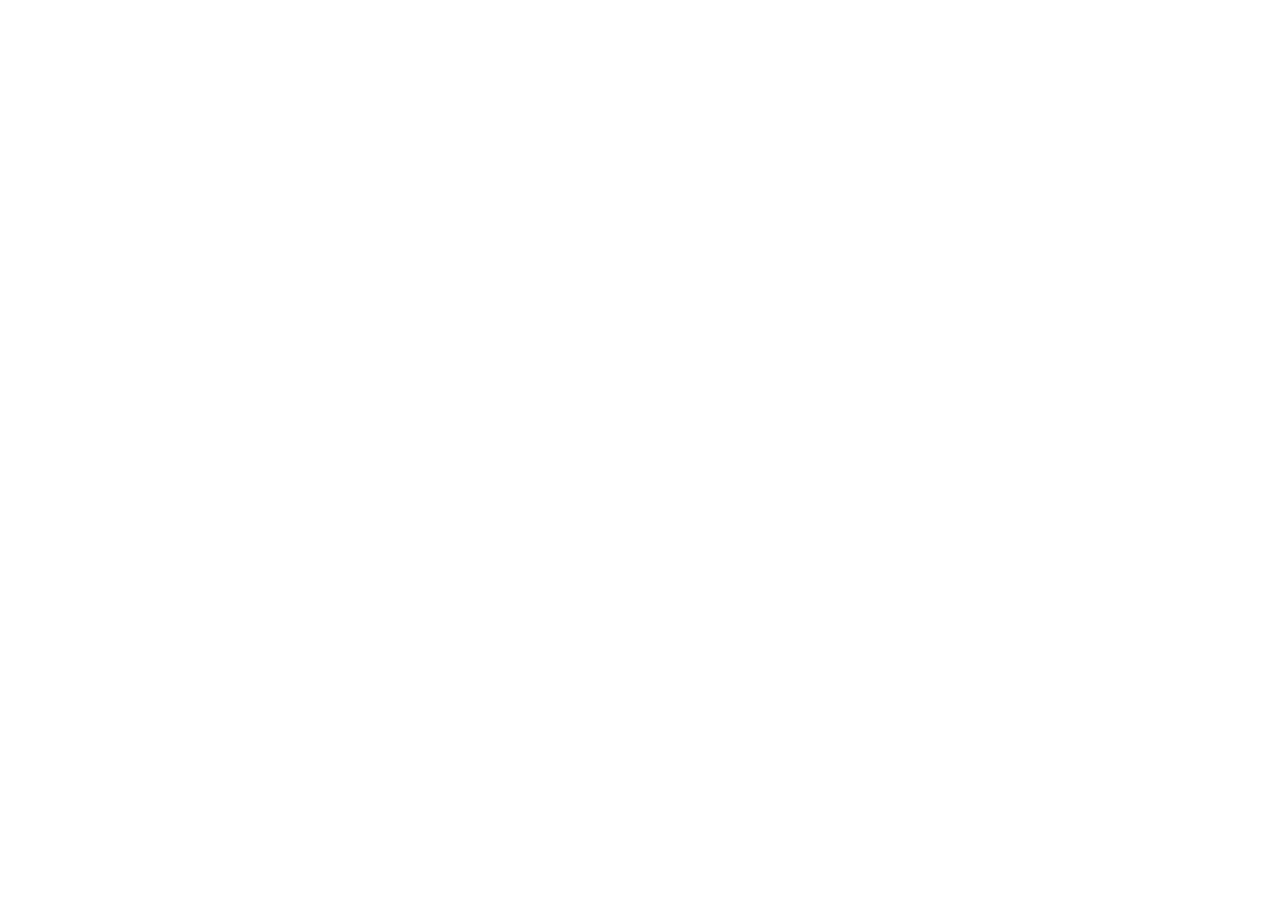
==== index.html @ 2d7843cc "init" ====
<!DOCTYPE html>
<html lang="zh-CN">
<head>
  <meta charset="UTF-8" />
  <meta name="viewport" content="width=device-width, initial-scale=1.0" />
  <title>正在跳转...</title>

  <!-- 备用跳转方式 -->
  <meta http-equiv="refresh" content="0;url=https://pay.ldxp.cn/shop/HIHBD2RA" />
</head>
<body>
  <script>
    window.location.href = "https://pay.ldxp.cn/shop/HIHBD2RA";
  </script>

  <p>正在跳转，如果没有自动跳转，请点击：</p>
  <a href="https://pay.ldxp.cn/shop/HIHBD2RA">立即前往</a>
</body>
</html>
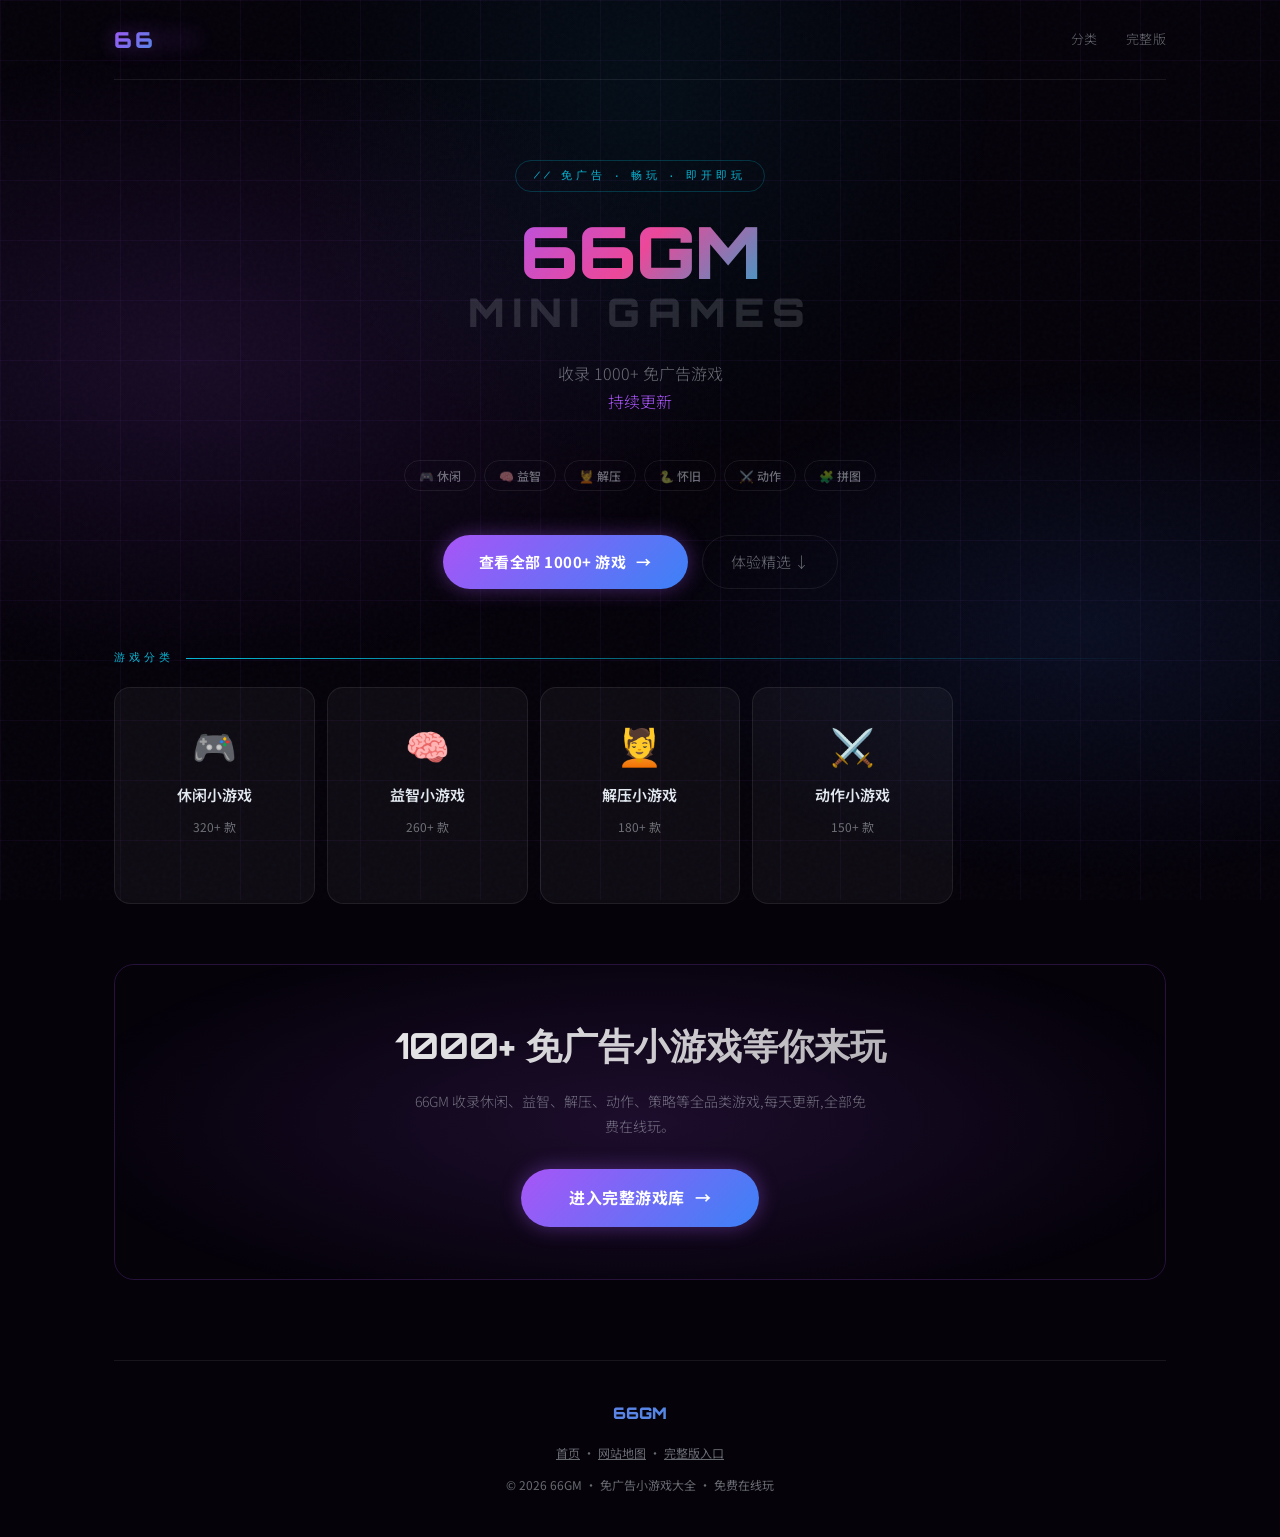
==== commit af1f3496: "更新游戏主页" ====
--- a/index.html
+++ b/index.html
@@ -3,17 +3,501 @@
 <head>
   <meta charset="UTF-8" />
   <meta name="viewport" content="width=device-width, initial-scale=1.0" />
-  <title>正在跳转...</title>
-
-  <!-- 备用跳转方式 -->
-  <meta http-equiv="refresh" content="0;url=https://pay.ldxp.cn/shop/HIHBD2RA" />
+  <title>66GM · 免广告小游戏 | 在线畅玩</title>
+  <meta name="description" content="66GM 免广告小游戏大全,2026最新免广告游戏合集。" />
+  <meta name="keywords" content="免广告游戏畅玩,2026免广告游戏,手机小游戏,66GM,松弛熊游戏" />
+  <meta name="robots" content="index,follow" />
+  <link rel="canonical" href="https://66gm.cc/" />
+  <link ref="icon" href="./favicon.ico" />
+
+  <link rel="preconnect" href="https://fonts.googleapis.com" />
+  <link href="https://fonts.googleapis.com/css2?family=Orbitron:wght@400;700;900&family=Noto+Sans+SC:wght@300;400;500;700&display=swap" rel="stylesheet" />
+
+  <script type="application/ld+json">
+  {
+    "@context": "https://schema.org",
+    "@type": "WebSite",
+    "name": "66GM",
+    "url": "https://66gm.cc/",
+    "description": "免广告精选游戏。",
+    "potentialAction": {
+      "@type": "SearchAction",
+      "target": "https://66gm.cc/search?q={search_term_string}",
+      "query-input": "required name=search_term_string"
+    }
+  }
+  </script>
+
+  <style>
+    *,*::before,*::after{box-sizing:border-box;margin:0;padding:0}
+
+    :root{
+      --bg:       #05020a;
+      --surface:  rgba(255,255,255,0.04);
+      --border:   rgba(255,255,255,0.08);
+      --neon-p:   #a855f7;
+      --neon-b:   #3b82f6;
+      --neon-c:   #06b6d4;
+      --neon-pink:#ec4899;
+      --text:     #e2e8f0;
+      --muted:    rgba(226,232,240,0.45);
+      --glow-p:   0 0 20px rgba(168,85,247,0.4);
+      --glow-b:   0 0 20px rgba(59,130,246,0.4);
+      --glow-c:   0 0 20px rgba(6,182,212,0.4);
+    }
+
+    html{scroll-behavior:smooth;scrollbar-width:thin;scrollbar-color:var(--neon-p) var(--bg)}
+    ::-webkit-scrollbar{width:4px}
+    ::-webkit-scrollbar-track{background:var(--bg)}
+    ::-webkit-scrollbar-thumb{background:var(--neon-p);border-radius:2px}
+
+    body{
+      font-family:'Noto Sans SC',sans-serif;
+      background:var(--bg);
+      color:var(--text);
+      min-height:100vh;
+      overflow-x:hidden;
+      line-height:1.6;
+    }
+
+    /* ── Background ── */
+    .bg-grid{
+      position:fixed;inset:0;z-index:0;pointer-events:none;
+      background-image:
+        linear-gradient(rgba(168,85,247,0.06) 1px,transparent 1px),
+        linear-gradient(90deg,rgba(168,85,247,0.06) 1px,transparent 1px);
+      background-size:60px 60px;
+    }
+    .bg-glow{
+      position:fixed;inset:0;z-index:0;pointer-events:none;
+      background:
+        radial-gradient(ellipse 60% 50% at 15% 40%,rgba(168,85,247,0.12) 0%,transparent 70%),
+        radial-gradient(ellipse 50% 40% at 85% 70%,rgba(59,130,246,0.10) 0%,transparent 70%),
+        radial-gradient(ellipse 40% 60% at 50% 10%,rgba(6,182,212,0.07) 0%,transparent 70%);
+    }
+
+    /* ── Noise overlay ── */
+    .noise{
+      position:fixed;inset:0;z-index:1;pointer-events:none;opacity:0.025;
+      background-image:url("data:image/svg+xml,%3Csvg viewBox='0 0 256 256' xmlns='http://www.w3.org/2000/svg'%3E%3Cfilter id='n'%3E%3CfeTurbulence type='fractalNoise' baseFrequency='0.9' numOctaves='4' stitchTiles='stitch'/%3E%3C/filter%3E%3Crect width='100%25' height='100%25' filter='url(%23n)'/%3E%3C/svg%3E");
+    }
+
+    .wrapper{position:relative;z-index:2;max-width:1100px;margin:0 auto;padding:0 24px}
+
+    /* ── Nav ── */
+    nav{
+      display:flex;align-items:center;justify-content:space-between;
+      padding:22px 0;
+      border-bottom:1px solid var(--border);
+    }
+    .logo{
+      font-family:'Orbitron',monospace;
+      font-size:22px;font-weight:900;
+      background:linear-gradient(135deg,var(--neon-p),var(--neon-c));
+      -webkit-background-clip:text;-webkit-text-fill-color:transparent;
+      background-clip:text;
+      text-shadow:var(--glow-p);
+      letter-spacing:3px;
+    }
+    .logo span{opacity:.6}
+    .nav-links{display:flex;gap:28px;font-size:13px}
+    .nav-links a{
+      color:var(--muted);text-decoration:none;transition:color .2s;
+      font-weight:300;letter-spacing:.5px;
+    }
+    .nav-links a:hover{color:var(--text)}
+
+    /* ── Hero ── */
+    .hero{
+      padding:80px 0 60px;
+      display:flex;flex-direction:column;align-items:center;text-align:center;
+    }
+    .hero-eyebrow{
+      font-family:'Orbitron',monospace;
+      font-size:11px;letter-spacing:4px;text-transform:uppercase;
+      color:var(--neon-c);
+      margin-bottom:20px;
+      padding:6px 18px;
+      border:1px solid rgba(6,182,212,0.25);
+      border-radius:100px;
+      animation:pulse-border 3s ease-in-out infinite;
+    }
+    @keyframes pulse-border{
+      0%,100%{border-color:rgba(6,182,212,0.25);box-shadow:0 0 0 rgba(6,182,212,0)}
+      50%{border-color:rgba(6,182,212,0.55);box-shadow:0 0 14px rgba(6,182,212,0.15)}
+    }
+    .hero-title{
+      font-family:'Orbitron',monospace;
+      font-size:clamp(38px,7vw,72px);
+      font-weight:900;
+      line-height:1.1;
+      margin-bottom:24px;
+      letter-spacing:-1px;
+    }
+    .hero-title .line1{
+      display:block;
+      background:linear-gradient(135deg,#a855f7 0%,#ec4899 50%,#06b6d4 100%);
+      -webkit-background-clip:text;-webkit-text-fill-color:transparent;
+      background-clip:text;
+    }
+    .hero-title .line2{
+      display:block;
+      color:rgba(226,232,240,0.15);
+      font-size:.55em;
+      letter-spacing:8px;
+    }
+    .hero-sub{
+      font-size:16px;color:var(--muted);font-weight:300;
+      max-width:500px;margin-bottom:44px;
+      line-height:1.8;
+    }
+    .hero-sub em{font-style:normal;color:var(--neon-p)}
+
+    /* ── Tags ── */
+    .hero-tags{display:flex;flex-wrap:wrap;gap:8px;justify-content:center;margin-bottom:44px}
+    .tag{
+      font-size:12px;font-weight:500;
+      padding:5px 14px;border-radius:100px;
+      border:1px solid var(--border);
+      color:var(--muted);
+      transition:all .2s;
+    }
+    .tag:hover{
+      border-color:var(--neon-p);
+      color:var(--neon-p);
+      box-shadow:var(--glow-p);
+    }
+
+    /* ── CTA Button ── */
+    .cta-group{display:flex;gap:14px;flex-wrap:wrap;justify-content:center}
+    .btn-primary{
+      display:inline-flex;align-items:center;gap:10px;
+      padding:14px 36px;border-radius:100px;
+      background:linear-gradient(135deg,var(--neon-p),var(--neon-b));
+      color:#fff;font-weight:700;font-size:15px;
+      text-decoration:none;
+      box-shadow:var(--glow-p);
+      transition:all .25s;
+      letter-spacing:.5px;
+      border:none;cursor:pointer;
+    }
+    .btn-primary:hover{
+      transform:translateY(-2px) scale(1.02);
+      box-shadow:0 0 40px rgba(168,85,247,0.5),var(--glow-p);
+      text-decoration:none;color:#fff;
+    }
+    .btn-primary .arrow{transition:transform .2s}
+    .btn-primary:hover .arrow{transform:translateX(4px)}
+
+    .btn-ghost{
+      display:inline-flex;align-items:center;gap:8px;
+      padding:14px 28px;border-radius:100px;
+      background:transparent;
+      border:1px solid var(--border);
+      color:var(--muted);font-size:15px;font-weight:300;
+      text-decoration:none;transition:all .2s;
+    }
+    .btn-ghost:hover{
+      border-color:rgba(255,255,255,0.25);
+      color:var(--text);
+      text-decoration:none;
+    }
+
+    /* ── Categories ── */
+    .section-label{
+      font-family:'Orbitron',monospace;
+      font-size:11px;letter-spacing:4px;text-transform:uppercase;
+      color:var(--neon-c);margin-bottom:20px;
+      display:flex;align-items:center;gap:12px;
+    }
+    .section-label::after{
+      content:'';flex:1;height:1px;
+      background:linear-gradient(90deg,var(--neon-c),transparent);
+    }
+
+    .cat-grid{
+      display:grid;
+      grid-template-columns:repeat(auto-fill,minmax(200px,1fr));
+      gap:12px;
+      margin-bottom:60px;
+    }
+    .cat-card{
+      position:relative;
+      background:var(--surface);
+      border:1px solid var(--border);
+      border-radius:16px;
+      padding:28px 20px;
+      text-decoration:none;
+      display:flex;flex-direction:column;align-items:center;
+      gap:10px;
+      overflow:hidden;
+      transition:all .3s;
+      cursor:pointer;
+    }
+    .cat-card::before{
+      content:'';position:absolute;inset:0;
+      background:linear-gradient(135deg,var(--c1,.6,.15),var(--c2,.6,.05));
+      opacity:0;transition:opacity .3s;
+    }
+    .cat-card:hover{
+      border-color:var(--c,var(--neon-p));
+      transform:translateY(-4px);
+      box-shadow:0 8px 32px rgba(0,0,0,0.4),0 0 20px var(--glow,var(--glow-p));
+      text-decoration:none;
+    }
+    .cat-card:hover::before{opacity:1}
+    .cat-card:nth-child(1){--c:#a855f7;--c1:168,85,247;--c2:59,130,246;--glow:var(--glow-p)}
+    .cat-card:nth-child(2){--c:#06b6d4;--c1:6,182,212;--c2:6,182,212;--glow:var(--glow-c)}
+    .cat-card:nth-child(3){--c:#ec4899;--c1:236,72,153;--c2:168,85,247;--glow:0 0 20px rgba(236,72,153,0.4)}
+    .cat-card:nth-child(4){--c:#3b82f6;--c1:59,130,246;--c2:6,182,212;--glow:var(--glow-b)}
+    .cat-icon{font-size:36px;position:relative;z-index:1}
+    .cat-name{
+      font-weight:600;font-size:15px;
+      color:var(--text);position:relative;z-index:1;
+    }
+    .cat-count{
+      font-size:12px;color:var(--muted);position:relative;z-index:1;
+    }
+    .cat-arrow{
+      font-size:18px;opacity:0;transform:translateX(-6px);
+      transition:all .2s;color:var(--c,var(--neon-p));
+      position:relative;z-index:1;
+    }
+    .cat-card:hover .cat-arrow{opacity:1;transform:translateX(0)}
+
+    /* ── Game Feature Card ── */
+    .game-section{margin-bottom:80px}
+    .game-card{
+      background:var(--surface);
+      border:1px solid var(--border);
+      border-radius:24px;
+      overflow:hidden;
+      display:grid;
+      grid-template-columns:1fr 1fr;
+      min-height:380px;
+    }
+    @media(max-width:700px){
+      .game-card{grid-template-columns:1fr}
+    }
+    .game-visual{
+      background:linear-gradient(135deg,rgba(168,85,247,0.25),rgba(6,182,212,0.15));
+      display:flex;align-items:center;justify-content:center;
+      flex-direction:column;gap:20px;
+      padding:48px 32px;
+      position:relative;overflow:hidden;
+    }
+    .game-visual::before{
+      content:'';position:absolute;
+      width:280px;height:280px;border-radius:50%;
+      background:radial-gradient(circle,rgba(168,85,247,0.3),transparent 70%);
+      top:50%;left:50%;transform:translate(-50%,-50%);
+      animation:float 6s ease-in-out infinite;
+    }
+    @keyframes float{
+      0%,100%{transform:translate(-50%,-50%) scale(1)}
+      50%{transform:translate(-50%,-55%) scale(1.05)}
+    }
+    .game-icon{
+      font-size:100px;position:relative;z-index:1;
+      filter:drop-shadow(0 0 20px rgba(168,85,247,0.6));
+      animation:float 6s ease-in-out infinite;
+    }
+    .game-badge{
+      font-family:'Orbitron',monospace;
+      font-size:10px;letter-spacing:3px;text-transform:uppercase;
+      color:var(--neon-c);
+      padding:5px 14px;border:1px solid rgba(6,182,212,0.3);
+      border-radius:100px;
+      position:relative;z-index:1;
+    }
+    .game-info{
+      padding:48px 40px;
+      display:flex;flex-direction:column;justify-content:center;gap:16px;
+    }
+    .game-title{
+      font-family:'Orbitron',monospace;
+      font-size:26px;font-weight:700;
+      background:linear-gradient(135deg,#fff,rgba(255,255,255,0.7));
+      -webkit-background-clip:text;-webkit-text-fill-color:transparent;
+      background-clip:text;
+    }
+    .game-desc{font-size:14px;color:var(--muted);line-height:1.8;font-weight:300}
+    .game-meta{
+      display:flex;gap:20px;font-size:12px;color:var(--muted)
+    }
+    .game-meta span{display:flex;align-items:center;gap:5px}
+    .game-tags{display:flex;flex-wrap:wrap;gap:6px}
+    .game-tags .tag{font-size:11px;padding:4px 10px}
+
+    /* ── CTA Banner ── */
+    .cta-banner{
+      margin-bottom:80px;
+      border-radius:20px;
+      padding:52px 40px;
+      text-align:center;
+      position:relative;overflow:hidden;
+      border:1px solid rgba(168,85,247,0.2);
+    }
+    .cta-banner::before{
+      content:'';position:absolute;inset:0;
+      background:
+        radial-gradient(ellipse 70% 80% at 50% 50%,rgba(168,85,247,0.15),transparent 80%);
+    }
+    .cta-banner-title{
+      font-family:'Orbitron',monospace;
+      font-size:clamp(22px,4vw,36px);
+      font-weight:700;
+      background:linear-gradient(135deg,#fff,rgba(255,255,255,0.6));
+      -webkit-background-clip:text;-webkit-text-fill-color:transparent;
+      background-clip:text;
+      margin-bottom:14px;position:relative;
+    }
+    .cta-banner-sub{
+      font-size:14px;color:var(--muted);margin-bottom:30px;
+      max-width:460px;margin-left:auto;margin-right:auto;position:relative;
+      font-weight:300;line-height:1.8;
+    }
+    .cta-banner .btn-primary{
+      position:relative;
+      padding:16px 48px;font-size:16px;
+    }
+
+    /* ── Why Section ── */
+    .why-section{margin-bottom:80px}
+    .why-grid{
+      display:grid;
+      grid-template-columns:repeat(auto-fill,minmax(240px,1fr));
+      gap:16px;
+    }
+    .why-card{
+      background:var(--surface);
+      border:1px solid var(--border);
+      border-radius:16px;
+      padding:28px 24px;
+    }
+    .why-icon{font-size:28px;margin-bottom:12px}
+    .why-title{font-size:15px;font-weight:600;margin-bottom:8px}
+    .why-desc{font-size:13px;color:var(--muted);font-weight:300;line-height:1.7}
+
+    /* ── Footer ── */
+    footer{
+      border-top:1px solid var(--border);
+      padding:40px 0;
+      text-align:center;
+    }
+    .footer-logo{
+      font-family:'Orbitron',monospace;
+      font-size:16px;font-weight:900;
+      background:linear-gradient(135deg,var(--neon-p),var(--neon-c));
+      -webkit-background-clip:text;-webkit-text-fill-color:transparent;
+      background-clip:text;
+      margin-bottom:14px;
+    }
+    footer p{font-size:12px;color:var(--muted);line-height:2}
+    footer a{color:var(--muted);transition:color .2s}
+    footer a:hover{color:var(--neon-p)}
+  </style>
 </head>
 <body>
-  <script>
-    window.location.href = "https://pay.ldxp.cn/shop/HIHBD2RA";
-  </script>
-
-  <p>正在跳转，如果没有自动跳转，请点击：</p>
-  <a href="https://pay.ldxp.cn/shop/HIHBD2RA">立即前往</a>
+
+<div class="bg-grid"></div>
+<div class="bg-glow"></div>
+<div class="noise"></div>
+
+<div class="wrapper">
+
+  <nav>
+    <div class="logo">66<span>GM</span></div>
+    <div class="nav-links">
+      <a href="#categories">分类</a>
+      <a href="https://pay.ldxp.cn/shop/HIHBD2RA" rel="nofollow noopener" target="_blank">完整版</a>
+    </div>
+  </nav>
+
+  <!-- ── Hero ── -->
+  <section class="hero">
+    <div class="hero-eyebrow">// 免广告 · 畅玩 · 即开即玩</div>
+    <h1 class="hero-title">
+      <span class="line1">66GM</span>
+      <span class="line2">MINI GAMES</span>
+    </h1>
+    <p class="hero-sub">
+      收录 1000+ 免广告游戏<br/>
+      <em>持续更新</em> 
+    </p>
+    <div class="hero-tags">
+      <span class="tag">🎮 休闲</span>
+      <span class="tag">🧠 益智</span>
+      <span class="tag">💆 解压</span>
+      <span class="tag">🐍 怀旧</span>
+      <span class="tag">⚔️ 动作</span>
+      <span class="tag">🧩 拼图</span>
+    </div>
+    <div class="cta-group">
+      <a class="btn-primary" href="https://pay.ldxp.cn/shop/HIHBD2RA" rel="nofollow noopener" target="_blank">
+        查看全部 1000+ 游戏
+        <span class="arrow">→</span>
+      </a>
+      <a class="btn-ghost" href="#categories">
+        体验精选 ↓
+      </a>
+    </div>
+  </section>
+
+  <!-- ── Categories ── -->
+  <section id="categories">
+    <div class="section-label">游戏分类</div>
+    <div class="cat-grid">
+      <a class="cat-card" href="https://pay.ldxp.cn/shop/HIHBD2RA" rel="nofollow noopener" target="_blank">
+        <div class="cat-icon">🎮</div>
+        <div class="cat-name">休闲小游戏</div>
+        <div class="cat-count">320+ 款</div>
+        <div class="cat-arrow">→</div>
+      </a>
+      <a class="cat-card" href="https://pay.ldxp.cn/shop/HIHBD2RA" rel="nofollow noopener" target="_blank">
+        <div class="cat-icon">🧠</div>
+        <div class="cat-name">益智小游戏</div>
+        <div class="cat-count">260+ 款</div>
+        <div class="cat-arrow">→</div>
+      </a>
+      <a class="cat-card" href="https://pay.ldxp.cn/shop/HIHBD2RA" rel="nofollow noopener" target="_blank">
+        <div class="cat-icon">💆</div>
+        <div class="cat-name">解压小游戏</div>
+        <div class="cat-count">180+ 款</div>
+        <div class="cat-arrow">→</div>
+      </a>
+      <a class="cat-card" href="https://pay.ldxp.cn/shop/HIHBD2RA" rel="nofollow noopener" target="_blank">
+        <div class="cat-icon">⚔️</div>
+        <div class="cat-name">动作小游戏</div>
+        <div class="cat-count">150+ 款</div>
+        <div class="cat-arrow">→</div>
+      </a>
+    </div>
+  </section>
+
+  <!-- ── CTA Banner ── -->
+  <div class="cta-banner">
+    <div class="cta-banner-title">1000+ 免广告小游戏等你来玩</div>
+    <p class="cta-banner-sub">
+      66GM 收录休闲、益智、解压、动作、策略等全品类游戏,每天更新,全部免费在线玩。
+    </p>
+    <a class="btn-primary" href="https://pay.ldxp.cn/shop/HIHBD2RA" rel="nofollow noopener" target="_blank">
+      进入完整游戏库
+      <span class="arrow">→</span>
+    </a>
+  </div>
+
+  <footer>
+    <div class="footer-logo">66GM</div>
+    <p>
+      <a href="/">首页</a> ·
+      <a href="sitemap.xml">网站地图</a> ·
+      <a href="https://pay.ldxp.cn/shop/HIHBD2RA" rel="nofollow" target="_blank">完整版入口</a>
+    </p>
+    <p style="margin-top:8px">© 2026 66GM · 免广告小游戏大全 · 免费在线玩</p>
+  </footer>
+
+</div>
+
 </body>
-</html>+</html>
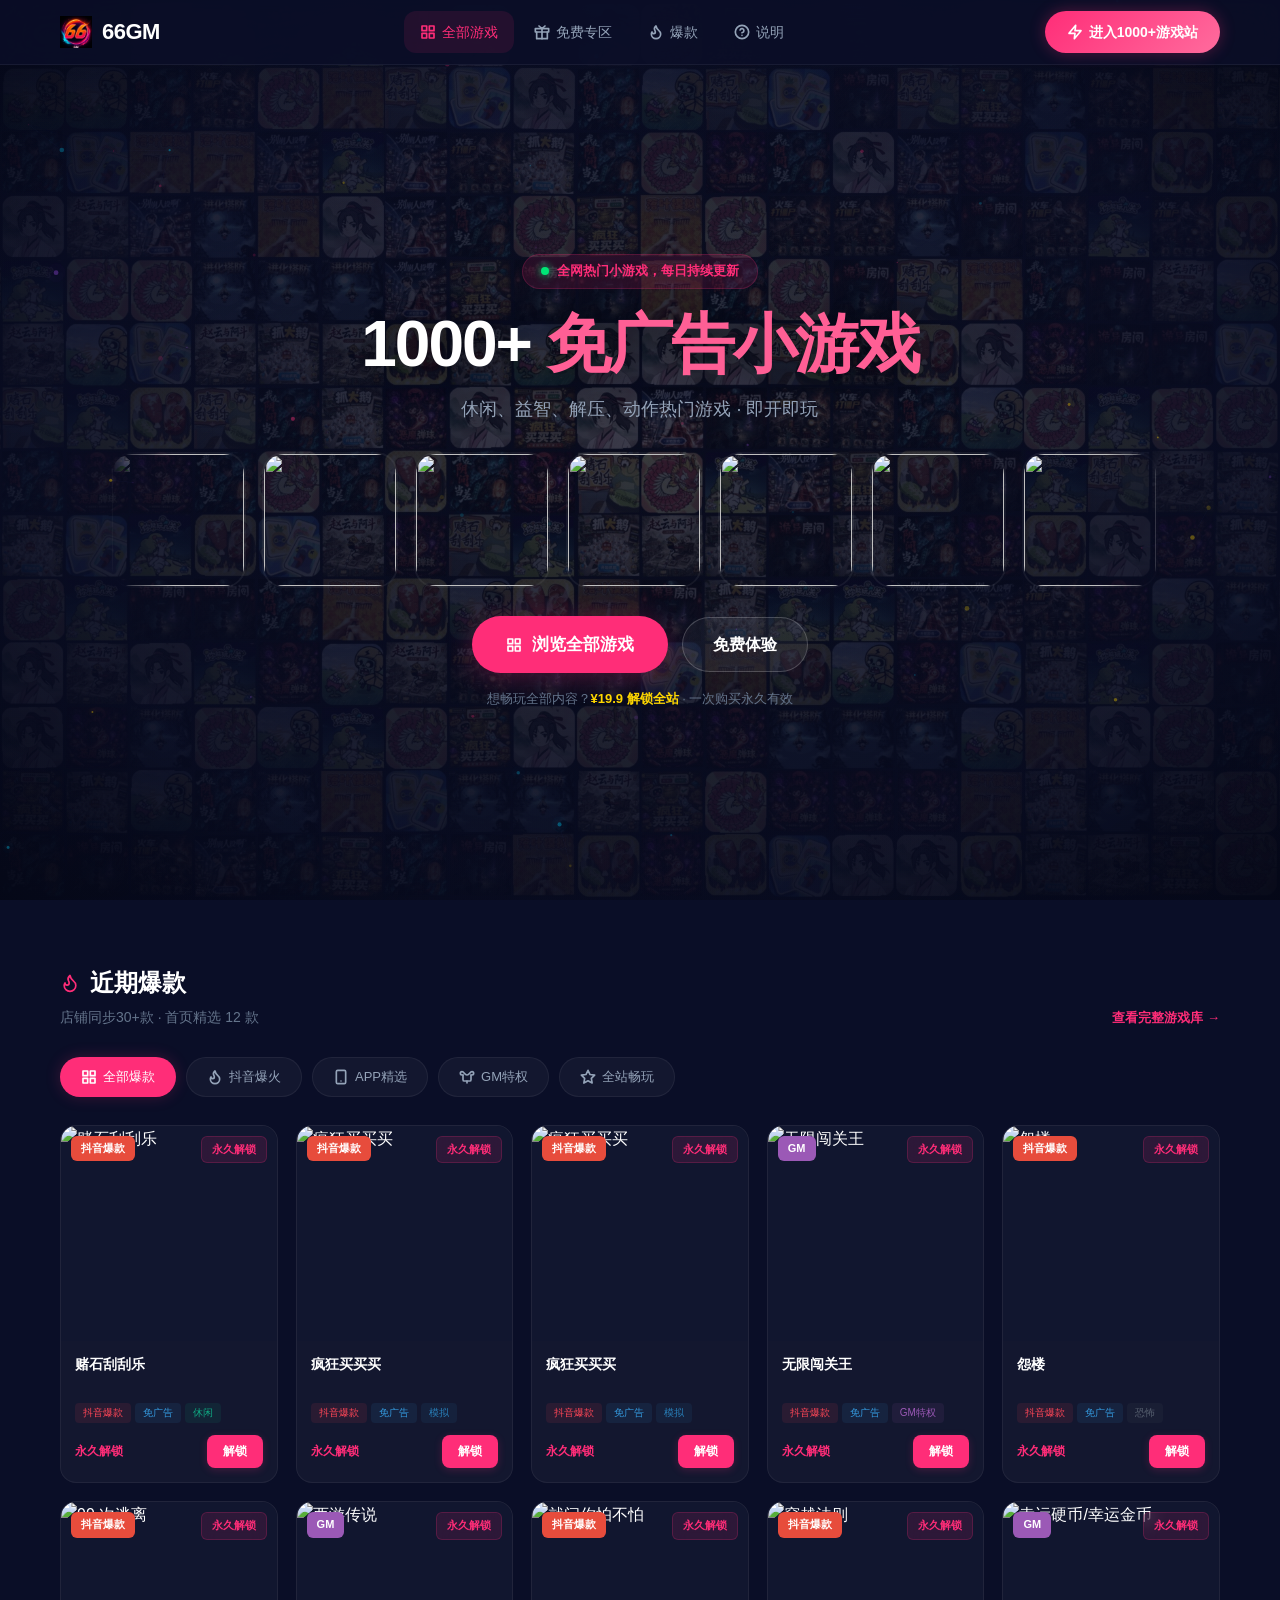
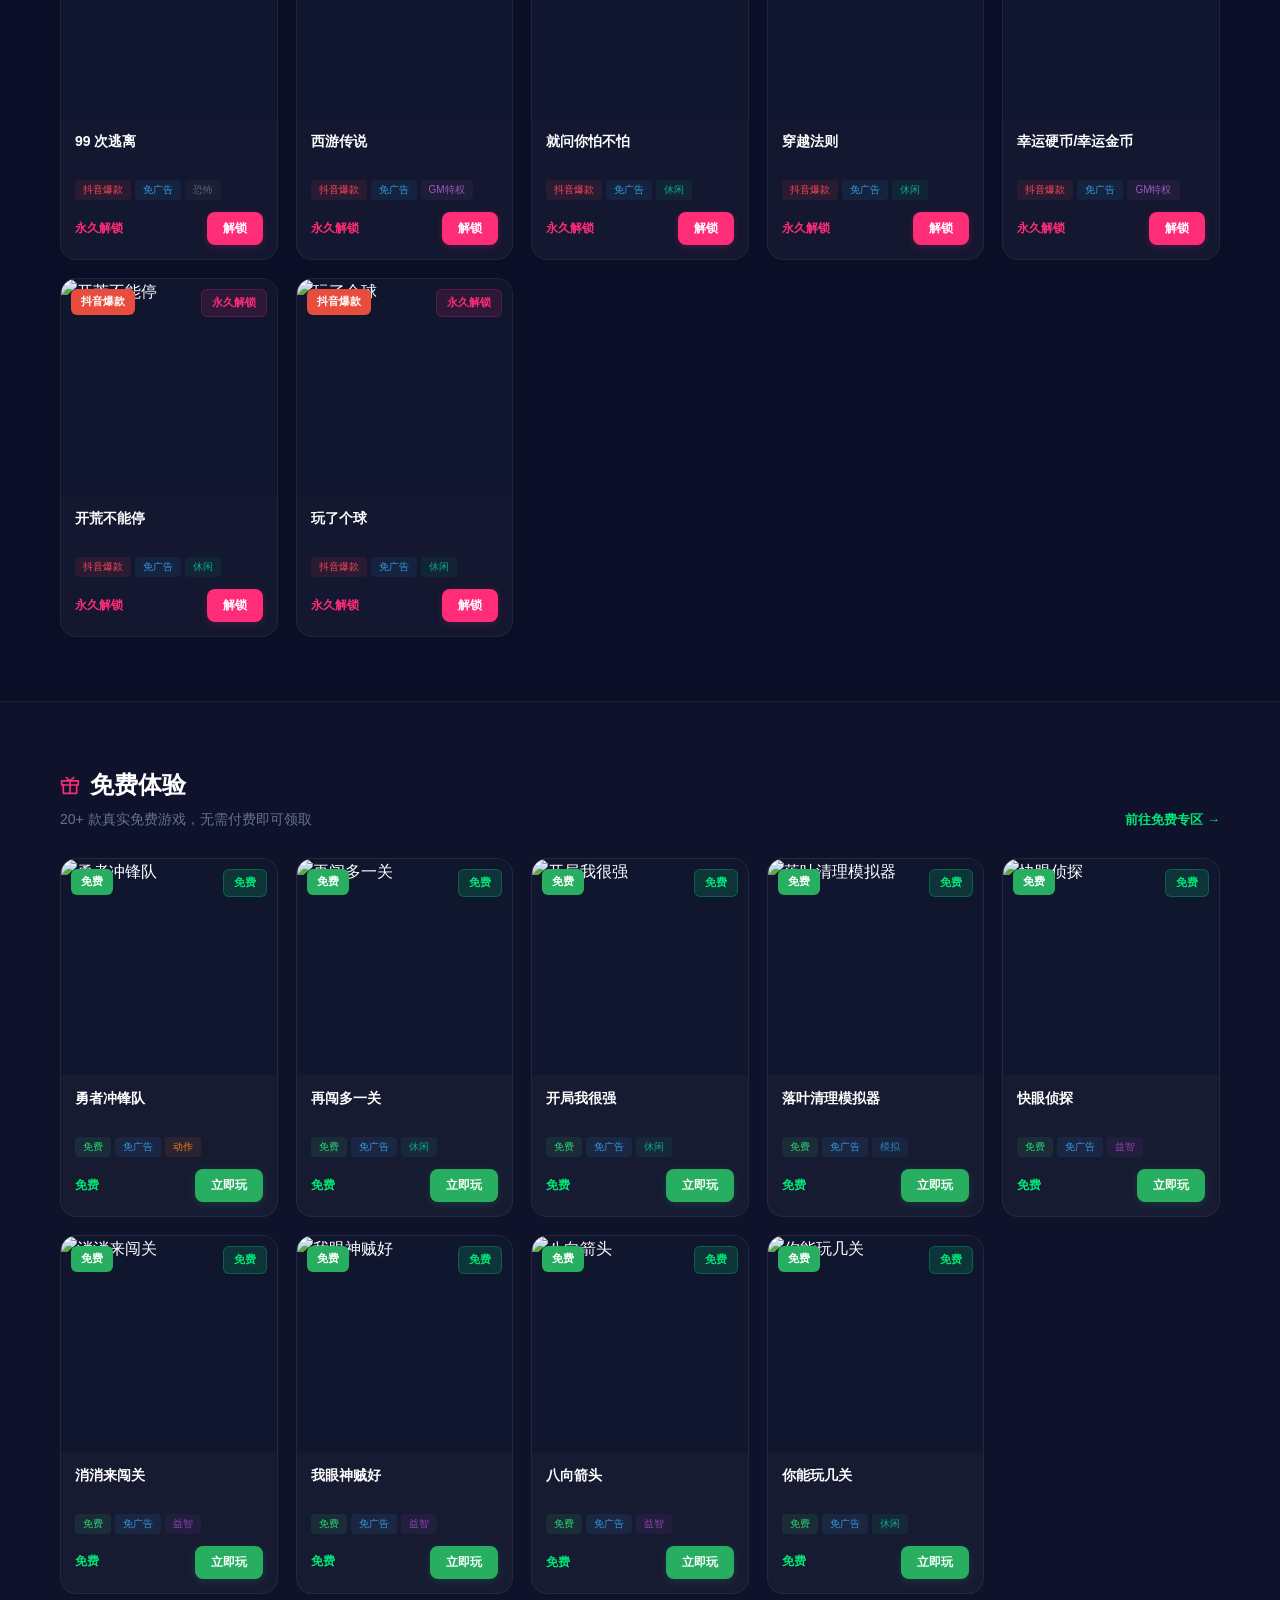
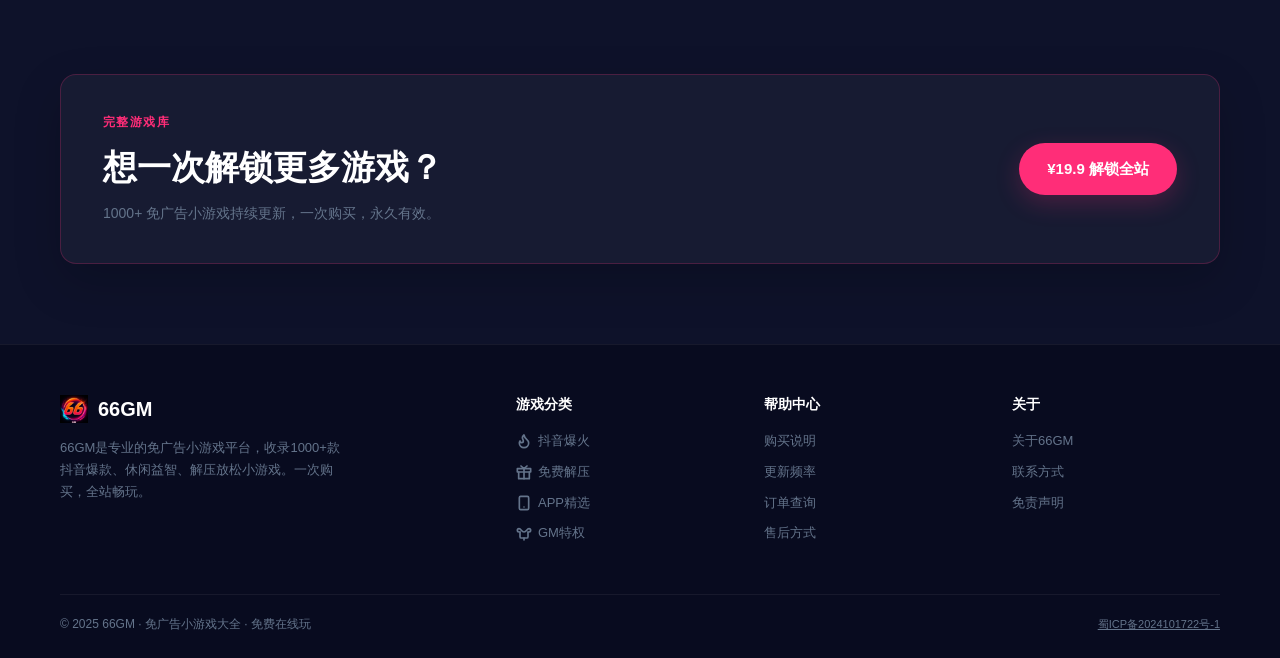
==== commit ff7c3848: "feat: 界面重构" ====
--- a/index.html
+++ b/index.html
@@ -1,503 +1,202 @@
 <!DOCTYPE html>
 <html lang="zh-CN">
 <head>
-  <meta charset="UTF-8" />
-  <meta name="viewport" content="width=device-width, initial-scale=1.0" />
-  <title>66GM · 免广告小游戏 | 在线畅玩</title>
-  <meta name="description" content="66GM 免广告小游戏大全,2026最新免广告游戏合集。" />
-  <meta name="keywords" content="免广告游戏畅玩,2026免广告游戏,手机小游戏,66GM,松弛熊游戏" />
-  <meta name="robots" content="index,follow" />
-  <link rel="canonical" href="https://66gm.cc/" />
-  <link ref="icon" href="./favicon.ico" />
-
-  <link rel="preconnect" href="https://fonts.googleapis.com" />
-  <link href="https://fonts.googleapis.com/css2?family=Orbitron:wght@400;700;900&family=Noto+Sans+SC:wght@300;400;500;700&display=swap" rel="stylesheet" />
-
-  <script type="application/ld+json">
-  {
-    "@context": "https://schema.org",
-    "@type": "WebSite",
-    "name": "66GM",
-    "url": "https://66gm.cc/",
-    "description": "免广告精选游戏。",
-    "potentialAction": {
-      "@type": "SearchAction",
-      "target": "https://66gm.cc/search?q={search_term_string}",
-      "query-input": "required name=search_term_string"
-    }
-  }
-  </script>
-
-  <style>
-    *,*::before,*::after{box-sizing:border-box;margin:0;padding:0}
-
-    :root{
-      --bg:       #05020a;
-      --surface:  rgba(255,255,255,0.04);
-      --border:   rgba(255,255,255,0.08);
-      --neon-p:   #a855f7;
-      --neon-b:   #3b82f6;
-      --neon-c:   #06b6d4;
-      --neon-pink:#ec4899;
-      --text:     #e2e8f0;
-      --muted:    rgba(226,232,240,0.45);
-      --glow-p:   0 0 20px rgba(168,85,247,0.4);
-      --glow-b:   0 0 20px rgba(59,130,246,0.4);
-      --glow-c:   0 0 20px rgba(6,182,212,0.4);
-    }
-
-    html{scroll-behavior:smooth;scrollbar-width:thin;scrollbar-color:var(--neon-p) var(--bg)}
-    ::-webkit-scrollbar{width:4px}
-    ::-webkit-scrollbar-track{background:var(--bg)}
-    ::-webkit-scrollbar-thumb{background:var(--neon-p);border-radius:2px}
-
-    body{
-      font-family:'Noto Sans SC',sans-serif;
-      background:var(--bg);
-      color:var(--text);
-      min-height:100vh;
-      overflow-x:hidden;
-      line-height:1.6;
-    }
-
-    /* ── Background ── */
-    .bg-grid{
-      position:fixed;inset:0;z-index:0;pointer-events:none;
-      background-image:
-        linear-gradient(rgba(168,85,247,0.06) 1px,transparent 1px),
-        linear-gradient(90deg,rgba(168,85,247,0.06) 1px,transparent 1px);
-      background-size:60px 60px;
-    }
-    .bg-glow{
-      position:fixed;inset:0;z-index:0;pointer-events:none;
-      background:
-        radial-gradient(ellipse 60% 50% at 15% 40%,rgba(168,85,247,0.12) 0%,transparent 70%),
-        radial-gradient(ellipse 50% 40% at 85% 70%,rgba(59,130,246,0.10) 0%,transparent 70%),
-        radial-gradient(ellipse 40% 60% at 50% 10%,rgba(6,182,212,0.07) 0%,transparent 70%);
-    }
-
-    /* ── Noise overlay ── */
-    .noise{
-      position:fixed;inset:0;z-index:1;pointer-events:none;opacity:0.025;
-      background-image:url("data:image/svg+xml,%3Csvg viewBox='0 0 256 256' xmlns='http://www.w3.org/2000/svg'%3E%3Cfilter id='n'%3E%3CfeTurbulence type='fractalNoise' baseFrequency='0.9' numOctaves='4' stitchTiles='stitch'/%3E%3C/filter%3E%3Crect width='100%25' height='100%25' filter='url(%23n)'/%3E%3C/svg%3E");
-    }
-
-    .wrapper{position:relative;z-index:2;max-width:1100px;margin:0 auto;padding:0 24px}
-
-    /* ── Nav ── */
-    nav{
-      display:flex;align-items:center;justify-content:space-between;
-      padding:22px 0;
-      border-bottom:1px solid var(--border);
-    }
-    .logo{
-      font-family:'Orbitron',monospace;
-      font-size:22px;font-weight:900;
-      background:linear-gradient(135deg,var(--neon-p),var(--neon-c));
-      -webkit-background-clip:text;-webkit-text-fill-color:transparent;
-      background-clip:text;
-      text-shadow:var(--glow-p);
-      letter-spacing:3px;
-    }
-    .logo span{opacity:.6}
-    .nav-links{display:flex;gap:28px;font-size:13px}
-    .nav-links a{
-      color:var(--muted);text-decoration:none;transition:color .2s;
-      font-weight:300;letter-spacing:.5px;
-    }
-    .nav-links a:hover{color:var(--text)}
-
-    /* ── Hero ── */
-    .hero{
-      padding:80px 0 60px;
-      display:flex;flex-direction:column;align-items:center;text-align:center;
-    }
-    .hero-eyebrow{
-      font-family:'Orbitron',monospace;
-      font-size:11px;letter-spacing:4px;text-transform:uppercase;
-      color:var(--neon-c);
-      margin-bottom:20px;
-      padding:6px 18px;
-      border:1px solid rgba(6,182,212,0.25);
-      border-radius:100px;
-      animation:pulse-border 3s ease-in-out infinite;
-    }
-    @keyframes pulse-border{
-      0%,100%{border-color:rgba(6,182,212,0.25);box-shadow:0 0 0 rgba(6,182,212,0)}
-      50%{border-color:rgba(6,182,212,0.55);box-shadow:0 0 14px rgba(6,182,212,0.15)}
-    }
-    .hero-title{
-      font-family:'Orbitron',monospace;
-      font-size:clamp(38px,7vw,72px);
-      font-weight:900;
-      line-height:1.1;
-      margin-bottom:24px;
-      letter-spacing:-1px;
-    }
-    .hero-title .line1{
-      display:block;
-      background:linear-gradient(135deg,#a855f7 0%,#ec4899 50%,#06b6d4 100%);
-      -webkit-background-clip:text;-webkit-text-fill-color:transparent;
-      background-clip:text;
-    }
-    .hero-title .line2{
-      display:block;
-      color:rgba(226,232,240,0.15);
-      font-size:.55em;
-      letter-spacing:8px;
-    }
-    .hero-sub{
-      font-size:16px;color:var(--muted);font-weight:300;
-      max-width:500px;margin-bottom:44px;
-      line-height:1.8;
-    }
-    .hero-sub em{font-style:normal;color:var(--neon-p)}
-
-    /* ── Tags ── */
-    .hero-tags{display:flex;flex-wrap:wrap;gap:8px;justify-content:center;margin-bottom:44px}
-    .tag{
-      font-size:12px;font-weight:500;
-      padding:5px 14px;border-radius:100px;
-      border:1px solid var(--border);
-      color:var(--muted);
-      transition:all .2s;
-    }
-    .tag:hover{
-      border-color:var(--neon-p);
-      color:var(--neon-p);
-      box-shadow:var(--glow-p);
-    }
-
-    /* ── CTA Button ── */
-    .cta-group{display:flex;gap:14px;flex-wrap:wrap;justify-content:center}
-    .btn-primary{
-      display:inline-flex;align-items:center;gap:10px;
-      padding:14px 36px;border-radius:100px;
-      background:linear-gradient(135deg,var(--neon-p),var(--neon-b));
-      color:#fff;font-weight:700;font-size:15px;
-      text-decoration:none;
-      box-shadow:var(--glow-p);
-      transition:all .25s;
-      letter-spacing:.5px;
-      border:none;cursor:pointer;
-    }
-    .btn-primary:hover{
-      transform:translateY(-2px) scale(1.02);
-      box-shadow:0 0 40px rgba(168,85,247,0.5),var(--glow-p);
-      text-decoration:none;color:#fff;
-    }
-    .btn-primary .arrow{transition:transform .2s}
-    .btn-primary:hover .arrow{transform:translateX(4px)}
-
-    .btn-ghost{
-      display:inline-flex;align-items:center;gap:8px;
-      padding:14px 28px;border-radius:100px;
-      background:transparent;
-      border:1px solid var(--border);
-      color:var(--muted);font-size:15px;font-weight:300;
-      text-decoration:none;transition:all .2s;
-    }
-    .btn-ghost:hover{
-      border-color:rgba(255,255,255,0.25);
-      color:var(--text);
-      text-decoration:none;
-    }
-
-    /* ── Categories ── */
-    .section-label{
-      font-family:'Orbitron',monospace;
-      font-size:11px;letter-spacing:4px;text-transform:uppercase;
-      color:var(--neon-c);margin-bottom:20px;
-      display:flex;align-items:center;gap:12px;
-    }
-    .section-label::after{
-      content:'';flex:1;height:1px;
-      background:linear-gradient(90deg,var(--neon-c),transparent);
-    }
-
-    .cat-grid{
-      display:grid;
-      grid-template-columns:repeat(auto-fill,minmax(200px,1fr));
-      gap:12px;
-      margin-bottom:60px;
-    }
-    .cat-card{
-      position:relative;
-      background:var(--surface);
-      border:1px solid var(--border);
-      border-radius:16px;
-      padding:28px 20px;
-      text-decoration:none;
-      display:flex;flex-direction:column;align-items:center;
-      gap:10px;
-      overflow:hidden;
-      transition:all .3s;
-      cursor:pointer;
-    }
-    .cat-card::before{
-      content:'';position:absolute;inset:0;
-      background:linear-gradient(135deg,var(--c1,.6,.15),var(--c2,.6,.05));
-      opacity:0;transition:opacity .3s;
-    }
-    .cat-card:hover{
-      border-color:var(--c,var(--neon-p));
-      transform:translateY(-4px);
-      box-shadow:0 8px 32px rgba(0,0,0,0.4),0 0 20px var(--glow,var(--glow-p));
-      text-decoration:none;
-    }
-    .cat-card:hover::before{opacity:1}
-    .cat-card:nth-child(1){--c:#a855f7;--c1:168,85,247;--c2:59,130,246;--glow:var(--glow-p)}
-    .cat-card:nth-child(2){--c:#06b6d4;--c1:6,182,212;--c2:6,182,212;--glow:var(--glow-c)}
-    .cat-card:nth-child(3){--c:#ec4899;--c1:236,72,153;--c2:168,85,247;--glow:0 0 20px rgba(236,72,153,0.4)}
-    .cat-card:nth-child(4){--c:#3b82f6;--c1:59,130,246;--c2:6,182,212;--glow:var(--glow-b)}
-    .cat-icon{font-size:36px;position:relative;z-index:1}
-    .cat-name{
-      font-weight:600;font-size:15px;
-      color:var(--text);position:relative;z-index:1;
-    }
-    .cat-count{
-      font-size:12px;color:var(--muted);position:relative;z-index:1;
-    }
-    .cat-arrow{
-      font-size:18px;opacity:0;transform:translateX(-6px);
-      transition:all .2s;color:var(--c,var(--neon-p));
-      position:relative;z-index:1;
-    }
-    .cat-card:hover .cat-arrow{opacity:1;transform:translateX(0)}
-
-    /* ── Game Feature Card ── */
-    .game-section{margin-bottom:80px}
-    .game-card{
-      background:var(--surface);
-      border:1px solid var(--border);
-      border-radius:24px;
-      overflow:hidden;
-      display:grid;
-      grid-template-columns:1fr 1fr;
-      min-height:380px;
-    }
-    @media(max-width:700px){
-      .game-card{grid-template-columns:1fr}
-    }
-    .game-visual{
-      background:linear-gradient(135deg,rgba(168,85,247,0.25),rgba(6,182,212,0.15));
-      display:flex;align-items:center;justify-content:center;
-      flex-direction:column;gap:20px;
-      padding:48px 32px;
-      position:relative;overflow:hidden;
-    }
-    .game-visual::before{
-      content:'';position:absolute;
-      width:280px;height:280px;border-radius:50%;
-      background:radial-gradient(circle,rgba(168,85,247,0.3),transparent 70%);
-      top:50%;left:50%;transform:translate(-50%,-50%);
-      animation:float 6s ease-in-out infinite;
-    }
-    @keyframes float{
-      0%,100%{transform:translate(-50%,-50%) scale(1)}
-      50%{transform:translate(-50%,-55%) scale(1.05)}
-    }
-    .game-icon{
-      font-size:100px;position:relative;z-index:1;
-      filter:drop-shadow(0 0 20px rgba(168,85,247,0.6));
-      animation:float 6s ease-in-out infinite;
-    }
-    .game-badge{
-      font-family:'Orbitron',monospace;
-      font-size:10px;letter-spacing:3px;text-transform:uppercase;
-      color:var(--neon-c);
-      padding:5px 14px;border:1px solid rgba(6,182,212,0.3);
-      border-radius:100px;
-      position:relative;z-index:1;
-    }
-    .game-info{
-      padding:48px 40px;
-      display:flex;flex-direction:column;justify-content:center;gap:16px;
-    }
-    .game-title{
-      font-family:'Orbitron',monospace;
-      font-size:26px;font-weight:700;
-      background:linear-gradient(135deg,#fff,rgba(255,255,255,0.7));
-      -webkit-background-clip:text;-webkit-text-fill-color:transparent;
-      background-clip:text;
-    }
-    .game-desc{font-size:14px;color:var(--muted);line-height:1.8;font-weight:300}
-    .game-meta{
-      display:flex;gap:20px;font-size:12px;color:var(--muted)
-    }
-    .game-meta span{display:flex;align-items:center;gap:5px}
-    .game-tags{display:flex;flex-wrap:wrap;gap:6px}
-    .game-tags .tag{font-size:11px;padding:4px 10px}
-
-    /* ── CTA Banner ── */
-    .cta-banner{
-      margin-bottom:80px;
-      border-radius:20px;
-      padding:52px 40px;
-      text-align:center;
-      position:relative;overflow:hidden;
-      border:1px solid rgba(168,85,247,0.2);
-    }
-    .cta-banner::before{
-      content:'';position:absolute;inset:0;
-      background:
-        radial-gradient(ellipse 70% 80% at 50% 50%,rgba(168,85,247,0.15),transparent 80%);
-    }
-    .cta-banner-title{
-      font-family:'Orbitron',monospace;
-      font-size:clamp(22px,4vw,36px);
-      font-weight:700;
-      background:linear-gradient(135deg,#fff,rgba(255,255,255,0.6));
-      -webkit-background-clip:text;-webkit-text-fill-color:transparent;
-      background-clip:text;
-      margin-bottom:14px;position:relative;
-    }
-    .cta-banner-sub{
-      font-size:14px;color:var(--muted);margin-bottom:30px;
-      max-width:460px;margin-left:auto;margin-right:auto;position:relative;
-      font-weight:300;line-height:1.8;
-    }
-    .cta-banner .btn-primary{
-      position:relative;
-      padding:16px 48px;font-size:16px;
-    }
-
-    /* ── Why Section ── */
-    .why-section{margin-bottom:80px}
-    .why-grid{
-      display:grid;
-      grid-template-columns:repeat(auto-fill,minmax(240px,1fr));
-      gap:16px;
-    }
-    .why-card{
-      background:var(--surface);
-      border:1px solid var(--border);
-      border-radius:16px;
-      padding:28px 24px;
-    }
-    .why-icon{font-size:28px;margin-bottom:12px}
-    .why-title{font-size:15px;font-weight:600;margin-bottom:8px}
-    .why-desc{font-size:13px;color:var(--muted);font-weight:300;line-height:1.7}
-
-    /* ── Footer ── */
-    footer{
-      border-top:1px solid var(--border);
-      padding:40px 0;
-      text-align:center;
-    }
-    .footer-logo{
-      font-family:'Orbitron',monospace;
-      font-size:16px;font-weight:900;
-      background:linear-gradient(135deg,var(--neon-p),var(--neon-c));
-      -webkit-background-clip:text;-webkit-text-fill-color:transparent;
-      background-clip:text;
-      margin-bottom:14px;
-    }
-    footer p{font-size:12px;color:var(--muted);line-height:2}
-    footer a{color:var(--muted);transition:color .2s}
-    footer a:hover{color:var(--neon-p)}
-  </style>
+  <meta charset="UTF-8">
+  <meta name="viewport" content="width=device-width, initial-scale=1.0">
+  <title>66GM - 免广告小游戏大全 | 1000+游戏畅玩</title>
+  <meta name="description" content="66GM收录1000+免广告小游戏，抖音爆款、休闲益智、解压放松，一次购买全站畅玩">
+  <link rel="stylesheet" href="css/style.css">
+  <link rel="icon" href="images/logo-icon.png">
 </head>
 <body>
-
-<div class="bg-grid"></div>
-<div class="bg-glow"></div>
-<div class="noise"></div>
-
-<div class="wrapper">
-
-  <nav>
-    <div class="logo">66<span>GM</span></div>
-    <div class="nav-links">
-      <a href="#categories">分类</a>
-      <a href="https://pay.ldxp.cn/shop/HIHBD2RA" rel="nofollow noopener" target="_blank">完整版</a>
+  <!-- Navigation -->
+  <nav class="navbar" id="navbar">
+    <div class="nav-container">
+      <a href="index.html" class="nav-logo">
+        <img src="images/logo-icon.png" alt="66GM" class="logo-img">
+        <span>66GM</span>
+      </a>
+      <ul class="nav-links">
+        <li><a href="#games" class="active">
+          <svg class="icon-sm" viewBox="0 0 24 24" fill="none" stroke="currentColor" stroke-width="2.5" stroke-linecap="round" stroke-linejoin="round"><rect x="3" y="3" width="7" height="7"/><rect x="14" y="3" width="7" height="7"/><rect x="3" y="14" width="7" height="7"/><rect x="14" y="14" width="7" height="7"/></svg>全部游戏</a></li>
+        <li><a href="#free-section">
+          <svg class="icon-sm" viewBox="0 0 24 24" fill="none" stroke="currentColor" stroke-width="2.5" stroke-linecap="round" stroke-linejoin="round"><polyline points="20 12 20 22 4 22 4 12"/><rect x="2" y="7" width="20" height="5"/><line x1="12" y1="22" x2="12" y2="7"/><path d="M12 7 7.5 3 12 7l4.5-4"/></svg>免费专区</a></li>
+        <li><a href="#games">
+          <svg class="icon-sm" viewBox="0 0 24 24" fill="none" stroke="currentColor" stroke-width="2.5" stroke-linecap="round" stroke-linejoin="round"><path d="M8.5 14.5A2.5 2.5 0 0 0 11 12c0-1.38-.5-2-1-3-1.072-2.143-.224-4.054 2-6 .5 2.5 2 4.9 4 6.5 2 1.6 3 3.5 3 5.5a7 7 0 1 1-14 0c0-1.153.433-2.294 1-3a2.5 2.5 0 0 0 2.5 2.5z"/></svg>爆款</a></li>
+        <li><a href="#footer">
+          <svg class="icon-sm" viewBox="0 0 24 24" fill="none" stroke="currentColor" stroke-width="2.5" stroke-linecap="round" stroke-linejoin="round"><circle cx="12" cy="12" r="10"/><path d="M9.09 9a3 3 0 0 1 5.83 1c0 2-3 3-3 3"/><line x1="12" y1="17" x2="12.01" y2="17"/></svg>说明</a></li>
+      </ul>
+      <a href="https://pay.ldxp.cn/shop/HIHBD2RA" target="_blank" class="nav-cta">
+        <svg class="icon-sm" viewBox="0 0 24 24" fill="none" stroke="currentColor" stroke-width="2.5" stroke-linecap="round" stroke-linejoin="round"><polygon points="13 2 3 14 12 14 11 22 21 10 12 10 13 2"/></svg>进入1000+游戏站
+      </a>
+      <button class="mobile-menu-btn" onclick="toggleMobileMenu()">
+        <svg class="icon-lg" viewBox="0 0 24 24" fill="none" stroke="currentColor" stroke-width="2" stroke-linecap="round" stroke-linejoin="round"><line x1="3" y1="6" x2="21" y2="6"/><line x1="3" y1="12" x2="21" y2="12"/><line x1="3" y1="18" x2="21" y2="18"/></svg>
+      </button>
     </div>
   </nav>
 
-  <!-- ── Hero ── -->
+  <!-- Mobile Menu -->
+  <div class="mobile-menu" id="mobileMenu">
+    <a href="#games" onclick="toggleMobileMenu()">
+      <svg class="icon" viewBox="0 0 24 24" fill="none" stroke="currentColor" stroke-width="2" stroke-linecap="round" stroke-linejoin="round"><rect x="3" y="3" width="7" height="7"/><rect x="14" y="3" width="7" height="7"/><rect x="3" y="14" width="7" height="7"/><rect x="14" y="14" width="7" height="7"/></svg>全部游戏
+    </a>
+    <a href="#free-section" onclick="toggleMobileMenu()">
+      <svg class="icon" viewBox="0 0 24 24" fill="none" stroke="currentColor" stroke-width="2" stroke-linecap="round" stroke-linejoin="round"><polyline points="20 12 20 22 4 22 4 12"/><rect x="2" y="7" width="20" height="5"/><line x1="12" y1="22" x2="12" y2="7"/><path d="M12 7 7.5 3 12 7l4.5-4"/></svg>免费专区
+    </a>
+    <a href="https://pay.ldxp.cn/item/ka5t8p" target="_blank" onclick="toggleMobileMenu()">
+      <svg class="icon" viewBox="0 0 24 24" fill="none" stroke="currentColor" stroke-width="2" stroke-linecap="round" stroke-linejoin="round"><polygon points="13 2 3 14 12 14 11 22 21 10 12 10 13 2"/></svg>立即开通全站畅玩
+    </a>
+    <a href="#footer" onclick="toggleMobileMenu()">
+      <svg class="icon" viewBox="0 0 24 24" fill="none" stroke="currentColor" stroke-width="2" stroke-linecap="round" stroke-linejoin="round"><circle cx="12" cy="12" r="10"/><path d="M9.09 9a3 3 0 0 1 5.83 1c0 2-3 3-3 3"/><line x1="12" y1="17" x2="12.01" y2="17"/></svg>购买说明
+    </a>
+  </div>
+
+  <!-- Hero Section -->
   <section class="hero">
-    <div class="hero-eyebrow">// 免广告 · 畅玩 · 即开即玩</div>
-    <h1 class="hero-title">
-      <span class="line1">66GM</span>
-      <span class="line2">MINI GAMES</span>
-    </h1>
-    <p class="hero-sub">
-      收录 1000+ 免广告游戏<br/>
-      <em>持续更新</em> 
-    </p>
-    <div class="hero-tags">
-      <span class="tag">🎮 休闲</span>
-      <span class="tag">🧠 益智</span>
-      <span class="tag">💆 解压</span>
-      <span class="tag">🐍 怀旧</span>
-      <span class="tag">⚔️ 动作</span>
-      <span class="tag">🧩 拼图</span>
-    </div>
-    <div class="cta-group">
-      <a class="btn-primary" href="https://pay.ldxp.cn/shop/HIHBD2RA" rel="nofollow noopener" target="_blank">
-        查看全部 1000+ 游戏
-        <span class="arrow">→</span>
-      </a>
-      <a class="btn-ghost" href="#categories">
-        体验精选 ↓
-      </a>
-    </div>
-  </section>
-
-  <!-- ── Categories ── -->
-  <section id="categories">
-    <div class="section-label">游戏分类</div>
-    <div class="cat-grid">
-      <a class="cat-card" href="https://pay.ldxp.cn/shop/HIHBD2RA" rel="nofollow noopener" target="_blank">
-        <div class="cat-icon">🎮</div>
-        <div class="cat-name">休闲小游戏</div>
-        <div class="cat-count">320+ 款</div>
-        <div class="cat-arrow">→</div>
-      </a>
-      <a class="cat-card" href="https://pay.ldxp.cn/shop/HIHBD2RA" rel="nofollow noopener" target="_blank">
-        <div class="cat-icon">🧠</div>
-        <div class="cat-name">益智小游戏</div>
-        <div class="cat-count">260+ 款</div>
-        <div class="cat-arrow">→</div>
-      </a>
-      <a class="cat-card" href="https://pay.ldxp.cn/shop/HIHBD2RA" rel="nofollow noopener" target="_blank">
-        <div class="cat-icon">💆</div>
-        <div class="cat-name">解压小游戏</div>
-        <div class="cat-count">180+ 款</div>
-        <div class="cat-arrow">→</div>
-      </a>
-      <a class="cat-card" href="https://pay.ldxp.cn/shop/HIHBD2RA" rel="nofollow noopener" target="_blank">
-        <div class="cat-icon">⚔️</div>
-        <div class="cat-name">动作小游戏</div>
-        <div class="cat-count">150+ 款</div>
-        <div class="cat-arrow">→</div>
-      </a>
-    </div>
-  </section>
-
-  <!-- ── CTA Banner ── -->
-  <div class="cta-banner">
-    <div class="cta-banner-title">1000+ 免广告小游戏等你来玩</div>
-    <p class="cta-banner-sub">
-      66GM 收录休闲、益智、解压、动作、策略等全品类游戏,每天更新,全部免费在线玩。
-    </p>
-    <a class="btn-primary" href="https://pay.ldxp.cn/shop/HIHBD2RA" rel="nofollow noopener" target="_blank">
-      进入完整游戏库
-      <span class="arrow">→</span>
-    </a>
-  </div>
-
-  <footer>
-    <div class="footer-logo">66GM</div>
-    <p>
-      <a href="/">首页</a> ·
-      <a href="sitemap.xml">网站地图</a> ·
-      <a href="https://pay.ldxp.cn/shop/HIHBD2RA" rel="nofollow" target="_blank">完整版入口</a>
-    </p>
-    <p style="margin-top:8px">© 2026 66GM · 免广告小游戏大全 · 免费在线玩</p>
+    <!-- Game wall background -->
+    <img class="hero-bg-img" src="images/hero-bg.jpg" alt="">
+    <div class="hero-overlay"></div>
+    <canvas id="particles-canvas"></canvas>
+
+    <div class="hero-container">
+      <div class="hero-badge">
+        <span class="pulse"></span>
+        全网热门小游戏，每日持续更新
+      </div>
+      <h1 class="hero-title">1000+ <span>免广告小游戏</span></h1>
+      <p class="hero-subtitle">休闲、益智、解压、动作热门游戏 · 即开即玩</p>
+
+      <!-- Game strip -->
+      <div class="hero-gamestrip" aria-label="热门游戏封面">
+        <div class="gamestrip-track" id="gamestripTrack"></div>
+      </div>
+
+      <div class="hero-actions">
+        <a href="https://pay.ldxp.cn/shop/HIHBD2RA" target="_blank" class="hero-cta">
+          <svg class="icon-sm" viewBox="0 0 24 24" fill="none" stroke="currentColor" stroke-width="2.5" stroke-linecap="round" stroke-linejoin="round"><rect x="3" y="3" width="7" height="7"/><rect x="14" y="3" width="7" height="7"/><rect x="3" y="14" width="7" height="7"/><rect x="14" y="14" width="7" height="7"/></svg>
+          浏览全部游戏
+        </a>
+        <a href="#free-section" class="hero-secondary">免费体验</a>
+      </div>
+      <p class="hero-unlock-note">
+        想畅玩全部内容？<a href="https://pay.ldxp.cn/item/ka5t8p" target="_blank" rel="noopener">¥19.9 解锁全站</a> · 一次购买永久有效
+      </p>
+    </div>
+  </section>
+
+  <!-- Games Section -->
+  <section class="games-section" id="games">
+    <div class="section-container">
+      <div class="section-header section-header-row">
+        <div>
+          <h2 class="section-title">
+            <svg class="icon" viewBox="0 0 24 24" fill="none" stroke="currentColor" stroke-width="2" stroke-linecap="round" stroke-linejoin="round"><path d="M8.5 14.5A2.5 2.5 0 0 0 11 12c0-1.38-.5-2-1-3-1.072-2.143-.224-4.054 2-6 .5 2.5 2 4.9 4 6.5 2 1.6 3 3.5 3 5.5a7 7 0 1 1-14 0c0-1.153.433-2.294 1-3a2.5 2.5 0 0 0 2.5 2.5z"/></svg>近期爆款
+          </h2>
+          <p class="section-subtitle" id="gamesCount">正在同步店铺游戏...</p>
+        </div>
+        <a class="section-more" href="https://pay.ldxp.cn/shop/HIHBD2RA" target="_blank" rel="nofollow noopener">查看完整游戏库 →</a>
+      </div>
+
+      <div class="category-pills" id="categoryPills">
+        <button class="category-pill active" data-category="all" onclick="filterCategory('all')">
+          <svg class="icon-sm" viewBox="0 0 24 24" fill="none" stroke="currentColor" stroke-width="2.5" stroke-linecap="round" stroke-linejoin="round"><rect x="3" y="3" width="7" height="7"/><rect x="14" y="3" width="7" height="7"/><rect x="3" y="14" width="7" height="7"/><rect x="14" y="14" width="7" height="7"/></svg>全部爆款
+        </button>
+        <button class="category-pill" data-category="douyin" onclick="filterCategory('douyin')">
+          <svg class="icon-sm" viewBox="0 0 24 24" fill="none" stroke="currentColor" stroke-width="2.5" stroke-linecap="round" stroke-linejoin="round"><path d="M8.5 14.5A2.5 2.5 0 0 0 11 12c0-1.38-.5-2-1-3-1.072-2.143-.224-4.054 2-6 .5 2.5 2 4.9 4 6.5 2 1.6 3 3.5 3 5.5a7 7 0 1 1-14 0c0-1.153.433-2.294 1-3a2.5 2.5 0 0 0 2.5 2.5z"/></svg>抖音爆火
+        </button>
+        <button class="category-pill" data-category="app" onclick="filterCategory('app')">
+          <svg class="icon-sm" viewBox="0 0 24 24" fill="none" stroke="currentColor" stroke-width="2.5" stroke-linecap="round" stroke-linejoin="round"><rect x="5" y="2" width="14" height="20" rx="2" ry="2"/><line x1="12" y1="18" x2="12.01" y2="18"/></svg>APP精选
+        </button>
+        <button class="category-pill" data-category="gm" onclick="filterCategory('gm')">
+          <svg class="icon-sm" viewBox="0 0 24 24" fill="none" stroke="currentColor" stroke-width="2.5" stroke-linecap="round" stroke-linejoin="round"><path d="M6 9H4.5a2.5 2.5 0 0 1 0-5C8 4 8 9 12 9s4-5 7.5-5a2.5 2.5 0 0 1 0 5H18"/><path d="M6 9v7a2 2 0 0 0 2 2h8a2 2 0 0 0 2-2V9"/><path d="M12 18v3"/></svg>GM特权
+        </button>
+        <button class="category-pill" data-category="vip" onclick="filterCategory('vip')">
+          <svg class="icon-sm" viewBox="0 0 24 24" fill="none" stroke="currentColor" stroke-width="2.5" stroke-linecap="round" stroke-linejoin="round"><polygon points="12 2 15.09 8.26 22 9.27 17 14.14 18.18 21.02 12 17.77 5.82 21.02 7 14.14 2 9.27 8.91 8.26 12 2"/></svg>全站畅玩
+        </button>
+      </div>
+
+      <div class="games-grid" id="gamesGrid">
+        <div class="loading"><div class="spinner"></div></div>
+      </div>
+    </div>
+  </section>
+
+  <!-- Free Section -->
+  <section class="free-section" id="free-section">
+    <div class="section-container">
+      <div class="section-header section-header-row">
+        <div>
+          <h2 class="section-title">
+            <svg class="icon" viewBox="0 0 24 24" fill="none" stroke="currentColor" stroke-width="2" stroke-linecap="round" stroke-linejoin="round"><polyline points="20 12 20 22 4 22 4 12"/><rect x="2" y="7" width="20" height="5"/><line x1="12" y1="22" x2="12" y2="7"/><path d="M12 7 7.5 3 12 7l4.5-4"/></svg>免费体验
+          </h2>
+          <p class="section-subtitle">20+ 款真实免费游戏，无需付费即可领取</p>
+        </div>
+        <a class="section-more free" href="https://pay.ldxp.cn/shop/HIHBD2RA" target="_blank" rel="nofollow noopener">前往免费专区 →</a>
+      </div>
+      <div class="games-grid" id="freeGamesGrid"></div>
+    </div>
+  </section>
+
+  <section class="site-cta" aria-label="全站畅玩">
+    <div class="section-container">
+      <div class="site-cta-card">
+        <div>
+          <span class="site-cta-kicker">完整游戏库</span>
+          <h2>想一次解锁更多游戏？</h2>
+          <p>1000+ 免广告小游戏持续更新，一次购买，永久有效。</p>
+        </div>
+        <a href="https://pay.ldxp.cn/item/ka5t8p" target="_blank" rel="nofollow noopener" class="site-cta-button">¥19.9 解锁全站</a>
+      </div>
+    </div>
+  </section>
+
+  <!-- Footer -->
+  <footer class="footer" id="footer">
+    <div class="section-container">
+      <div class="footer-grid">
+        <div class="footer-brand">
+          <div class="footer-logo">
+            <img src="images/logo-icon.png" alt="66GM" class="logo-img-sm">
+            <span>66GM</span>
+          </div>
+          <p class="footer-desc">66GM是专业的免广告小游戏平台，收录1000+款抖音爆款、休闲益智、解压放松小游戏。一次购买，全站畅玩。</p>
+        </div>
+        <div class="footer-column">
+          <h4 class="footer-title">游戏分类</h4>
+          <ul class="footer-links">
+            <li><a href="#" onclick="filterCategory('douyin'); return false;"><svg class="icon-sm" viewBox="0 0 24 24" fill="none" stroke="currentColor" stroke-width="2" stroke-linecap="round" stroke-linejoin="round"><path d="M8.5 14.5A2.5 2.5 0 0 0 11 12c0-1.38-.5-2-1-3-1.072-2.143-.224-4.054 2-6 .5 2.5 2 4.9 4 6.5 2 1.6 3 3.5 3 5.5a7 7 0 1 1-14 0c0-1.153.433-2.294 1-3a2.5 2.5 0 0 0 2.5 2.5z"/></svg>抖音爆火</a></li>
+            <li><a href="#" onclick="filterCategory('free'); return false;"><svg class="icon-sm" viewBox="0 0 24 24" fill="none" stroke="currentColor" stroke-width="2" stroke-linecap="round" stroke-linejoin="round"><polyline points="20 12 20 22 4 22 4 12"/><rect x="2" y="7" width="20" height="5"/><line x1="12" y1="22" x2="12" y2="7"/><path d="M12 7 7.5 3 12 7l4.5-4"/></svg>免费解压</a></li>
+            <li><a href="#" onclick="filterCategory('app'); return false;"><svg class="icon-sm" viewBox="0 0 24 24" fill="none" stroke="currentColor" stroke-width="2" stroke-linecap="round" stroke-linejoin="round"><rect x="5" y="2" width="14" height="20" rx="2" ry="2"/><line x1="12" y1="18" x2="12.01" y2="18"/></svg>APP精选</a></li>
+            <li><a href="#" onclick="filterCategory('gm'); return false;"><svg class="icon-sm" viewBox="0 0 24 24" fill="none" stroke="currentColor" stroke-width="2" stroke-linecap="round" stroke-linejoin="round"><path d="M6 9H4.5a2.5 2.5 0 0 1 0-5C8 4 8 9 12 9s4-5 7.5-5a2.5 2.5 0 0 1 0 5H18"/><path d="M6 9v7a2 2 0 0 0 2 2h8a2 2 0 0 0 2-2V9"/><path d="M12 18v3"/></svg>GM特权</a></li>
+          </ul>
+        </div>
+        <div class="footer-column">
+          <h4 class="footer-title">帮助中心</h4>
+          <ul class="footer-links">
+            <li><a href="#" onclick="showToast('购买后联系客服获取游戏链接'); return false;">购买说明</a></li>
+            <li><a href="#" onclick="showToast('每日更新10-20款新游戏'); return false;">更新频率</a></li>
+            <li><a href="https://pay.ldxp.cn/order" target="_blank">订单查询</a></li>
+            <li><a href="#" onclick="showToast('客服在线：每日10:00-22:00'); return false;">售后方式</a></li>
+          </ul>
+        </div>
+        <div class="footer-column">
+          <h4 class="footer-title">关于</h4>
+          <ul class="footer-links">
+            <li><a href="#" onclick="showToast('66GM - 免广告小游戏大全'); return false;">关于66GM</a></li>
+            <li><a href="#" onclick="showToast('客服QQ：请联系店铺客服'); return false;">联系方式</a></li>
+            <li><a href="#" onclick="showToast('本站所有游戏仅供学习交流'); return false;">免责声明</a></li>
+          </ul>
+        </div>
+      </div>
+      <div class="footer-bottom">
+        <p class="footer-copyright">&copy; 2025 66GM · 免广告小游戏大全 · 免费在线玩</p>
+        <a href="https://beian.miit.gov.cn/" target="_blank" class="footer-icp">蜀ICP备2024101722号-1</a>
+      </div>
+    </div>
   </footer>
 
-</div>
-
+  <div class="toast" id="toast"></div>
+  <script src="data/games.js"></script>
+  <script src="js/app.js"></script>
 </body>
 </html>
--- a/css/style.css
+++ b/css/style.css
@@ -0,0 +1,894 @@
+/* ===== 66GM - Dark Immersive Hero ===== */
+:root {
+  --neon-pink: #ff2d78;
+  --neon-pink-glow: rgba(255,45,120,0.3);
+  --neon-blue: #00d4ff;
+  --neon-green: #00e676;
+  --neon-purple: #a855f7;
+  --gold: #ffd700;
+  --gold-dark: #e6b800;
+  --bg: #0a0e27;
+  --bg-card: rgba(255,255,255,0.04);
+  --bg-card-hover: rgba(255,255,255,0.08);
+  --text: #ffffff;
+  --text-secondary: #94a3b8;
+  --text-muted: #64748b;
+  --border: rgba(255,255,255,0.06);
+  --border-hover: rgba(255,255,255,0.12);
+  --radius: 12px;
+  --radius-lg: 16px;
+}
+
+* { margin: 0; padding: 0; box-sizing: border-box; }
+
+html { scroll-behavior: smooth; }
+
+body {
+  font-family: -apple-system, BlinkMacSystemFont, 'Segoe UI', 'PingFang SC', 'Hiragino Sans GB', 'Microsoft YaHei', sans-serif;
+  background: var(--bg);
+  color: var(--text);
+  line-height: 1.6;
+  -webkit-font-smoothing: antialiased;
+}
+
+/* Icons */
+.icon-sm { width: 16px; height: 16px; stroke-width: 2.5; flex-shrink: 0; }
+.icon-lg { width: 24px; height: 24px; stroke-width: 2; flex-shrink: 0; }
+.icon { width: 20px; height: 20px; stroke-width: 2; flex-shrink: 0; }
+
+/* ===== Navbar ===== */
+.navbar {
+  position: fixed;
+  top: 0; left: 0; right: 0;
+  z-index: 1000;
+  background: rgba(10,14,39,0.9);
+  backdrop-filter: blur(20px);
+  border-bottom: 1px solid var(--border);
+}
+
+.nav-container {
+  max-width: 1200px;
+  margin: 0 auto;
+  padding: 0 20px;
+  display: flex;
+  align-items: center;
+  justify-content: space-between;
+  height: 64px;
+}
+
+.nav-logo {
+  display: flex;
+  align-items: center;
+  gap: 10px;
+  font-size: 22px;
+  font-weight: 900;
+  color: var(--text);
+  text-decoration: none;
+  letter-spacing: -0.5px;
+}
+
+.logo-img { width: 32px; height: 32px; object-fit: contain; }
+
+.nav-links {
+  display: flex;
+  align-items: center;
+  gap: 4px;
+  list-style: none;
+}
+
+.nav-links a {
+  color: var(--text-secondary);
+  text-decoration: none;
+  padding: 10px 16px;
+  border-radius: var(--radius);
+  font-size: 14px;
+  font-weight: 500;
+  transition: all 0.2s;
+  display: flex;
+  align-items: center;
+  gap: 6px;
+}
+
+.nav-links a:hover { color: var(--text); background: var(--bg-card-hover); }
+.nav-links a.active { color: var(--neon-pink); background: rgba(255,45,120,0.1); }
+
+.nav-cta {
+  background: linear-gradient(135deg, var(--neon-pink), #ff6b9d);
+  color: #fff;
+  padding: 10px 22px;
+  border-radius: 100px;
+  font-size: 14px;
+  font-weight: 700;
+  display: flex;
+  align-items: center;
+  gap: 6px;
+  transition: all 0.2s;
+  box-shadow: 0 0 16px rgba(255,45,120,0.3);
+  text-decoration: none;
+}
+
+.nav-cta:hover {
+  box-shadow: 0 0 30px rgba(255,45,120,0.5);
+  transform: translateY(-1px);
+}
+
+.mobile-menu-btn {
+  display: none;
+  background: none;
+  border: none;
+  cursor: pointer;
+  padding: 4px;
+  color: var(--text);
+}
+
+/* ===== Hero Section ===== */
+.hero {
+  position: relative;
+  min-height: 100vh;
+  display: flex;
+  flex-direction: column;
+  align-items: center;
+  justify-content: center;
+  text-align: center;
+  overflow: hidden;
+  padding-top: 64px;
+}
+
+.hero-bg-img {
+  position: absolute;
+  inset: 0;
+  width: 100%;
+  height: 100%;
+  object-fit: cover;
+  filter: brightness(0.62) saturate(0.7) contrast(0.95);
+  z-index: 0;
+}
+
+.hero-overlay {
+  position: absolute;
+  inset: 0;
+  background:
+    linear-gradient(180deg, rgba(5,8,24,0.18) 0%, rgba(5,8,24,0.42) 100%),
+    radial-gradient(ellipse at center, rgba(10,14,39,0.5) 0%, rgba(10,14,39,0.84) 68%, rgba(5,8,24,0.96) 100%);
+  z-index: 1;
+}
+
+#particles-canvas {
+  position: absolute;
+  inset: 0;
+  pointer-events: none;
+  z-index: 2;
+}
+
+.hero-container {
+  position: relative;
+  z-index: 3;
+  width: 100%;
+  max-width: 1100px;
+  padding: 32px 20px;
+  display: flex;
+  flex-direction: column;
+  align-items: center;
+}
+
+.hero-badge {
+  display: inline-flex;
+  align-items: center;
+  gap: 8px;
+  background: rgba(255,45,120,0.12);
+  border: 1px solid rgba(255,45,120,0.2);
+  color: var(--neon-pink);
+  padding: 6px 18px;
+  border-radius: 100px;
+  font-size: 13px;
+  font-weight: 600;
+  margin-bottom: 20px;
+}
+
+.hero-badge .pulse {
+  width: 8px; height: 8px;
+  background: var(--neon-green);
+  border-radius: 50%;
+  animation: pulse 2s infinite;
+  box-shadow: 0 0 8px var(--neon-green);
+}
+
+@keyframes pulse {
+  0%, 100% { opacity: 1; }
+  50% { opacity: 0.4; }
+}
+
+.hero-title {
+  font-size: clamp(44px, 6vw, 64px);
+  font-weight: 900;
+  line-height: 1.1;
+  margin-bottom: 16px;
+  letter-spacing: -2px;
+  text-shadow: 0 4px 30px rgba(0,0,0,0.5);
+}
+
+.hero-title span {
+  color: #ff5f95;
+}
+
+.hero-subtitle {
+  font-size: 18px;
+  color: var(--text-secondary);
+  margin-bottom: 28px;
+}
+
+.hero-price {
+  display: flex;
+  align-items: baseline;
+  gap: 12px;
+  margin-bottom: 32px;
+}
+
+.price-current {
+  font-size: 48px;
+  font-weight: 900;
+  background: linear-gradient(135deg, var(--neon-pink), #ff6b9d);
+  -webkit-background-clip: text;
+  -webkit-text-fill-color: transparent;
+  background-clip: text;
+}
+
+.price-original {
+  font-size: 24px;
+  color: var(--text-muted);
+  text-decoration: line-through;
+}
+
+/* Hero Features */
+.hero-features {
+  display: flex;
+  gap: 32px;
+  margin-bottom: 36px;
+  flex-wrap: wrap;
+  justify-content: center;
+}
+
+.hero-feature {
+  display: flex;
+  flex-direction: column;
+  align-items: center;
+  gap: 8px;
+}
+
+.feature-icon {
+  width: 56px;
+  height: 56px;
+  border-radius: 16px;
+  display: flex;
+  align-items: center;
+  justify-content: center;
+  background: var(--bg-card);
+  border: 1px solid var(--border);
+  color: var(--neon-pink);
+  transition: all 0.3s;
+}
+
+.feature-icon:hover {
+  border-color: var(--neon-pink);
+  box-shadow: 0 0 20px rgba(255,45,120,0.2);
+}
+
+.feature-title {
+  font-size: 14px;
+  font-weight: 700;
+}
+
+.feature-desc {
+  font-size: 12px;
+  color: var(--text-muted);
+}
+
+/* Hero CTA */
+.hero-actions {
+  display: flex;
+  align-items: center;
+  justify-content: center;
+  gap: 14px;
+  margin-top: 28px;
+}
+
+.hero-cta {
+  display: inline-flex;
+  align-items: center;
+  gap: 10px;
+  background: var(--neon-pink);
+  color: #fff;
+  padding: 15px 34px;
+  border-radius: 100px;
+  font-size: 17px;
+  font-weight: 800;
+  text-decoration: none;
+  box-shadow: 0 4px 28px rgba(255,45,120,0.28);
+  transition: all 0.3s;
+}
+
+.hero-cta:hover {
+  background: #ff4b88;
+  box-shadow: 0 7px 36px rgba(255,45,120,0.42);
+  transform: translateY(-3px);
+}
+
+.hero-secondary {
+  display: inline-flex;
+  align-items: center;
+  justify-content: center;
+  padding: 14px 30px;
+  border: 1px solid rgba(255,255,255,0.2);
+  border-radius: 100px;
+  color: var(--text);
+  font-size: 16px;
+  font-weight: 700;
+  text-decoration: none;
+  background: rgba(255,255,255,0.05);
+  transition: all 0.3s;
+}
+
+.hero-secondary:hover {
+  color: var(--text);
+  border-color: rgba(255,255,255,0.4);
+  background: rgba(255,255,255,0.09);
+  transform: translateY(-2px);
+}
+
+.hero-unlock-note {
+  margin-top: 16px;
+  color: var(--text-muted);
+  font-size: 13px;
+}
+
+.hero-unlock-note a {
+  color: var(--gold);
+  font-weight: 700;
+  text-decoration: none;
+}
+
+.hero-unlock-note a:hover { text-decoration: underline; }
+
+/* Game Strip */
+.hero-gamestrip {
+  width: 100%;
+  max-width: 1080px;
+  overflow: hidden;
+  padding: 18px 0;
+  margin: -18px 0;
+  mask-image: linear-gradient(90deg, transparent, black 6%, black 94%, transparent);
+  -webkit-mask-image: linear-gradient(90deg, transparent, black 6%, black 94%, transparent);
+}
+
+.gamestrip-track {
+  display: flex;
+  width: max-content;
+  gap: 16px;
+  animation: scrollStrip 32s linear infinite;
+}
+
+.hero-gamestrip:hover .gamestrip-track { animation-play-state: paused; }
+
+@keyframes scrollStrip {
+  0% { transform: translateX(0); }
+  100% { transform: translateX(-50%); }
+}
+
+.gamestrip-item {
+  flex-shrink: 0;
+  width: 136px;
+  height: 136px;
+  border-radius: 22px;
+  overflow: hidden;
+  border: 2px solid var(--border);
+  transition: all 0.3s;
+  cursor: pointer;
+  position: relative;
+}
+
+.gamestrip-item:hover {
+  border-color: var(--neon-pink);
+  transform: scale(1.07);
+  box-shadow: 0 0 28px rgba(255,45,120,0.4);
+  z-index: 5;
+}
+
+.gamestrip-item img {
+  width: 100%;
+  height: 100%;
+  object-fit: cover;
+}
+
+@media (prefers-reduced-motion: reduce) {
+  .gamestrip-track { animation-play-state: paused; }
+}
+
+/* ===== Section Layout ===== */
+.section-container { max-width: 1200px; margin: 0 auto; padding: 0 20px; }
+
+.section-header { margin-bottom: 28px; }
+.section-header-row {
+  display: flex;
+  align-items: flex-end;
+  justify-content: space-between;
+  gap: 24px;
+}
+.section-title {
+  font-size: 24px;
+  font-weight: 800;
+  display: flex;
+  align-items: center;
+  gap: 10px;
+  margin-bottom: 4px;
+}
+.section-title svg { stroke: var(--neon-pink); }
+.section-subtitle { color: var(--text-muted); font-size: 14px; }
+
+.section-more {
+  flex-shrink: 0;
+  color: var(--neon-pink);
+  font-size: 13px;
+  font-weight: 700;
+  text-decoration: none;
+  transition: color 0.2s;
+}
+
+.section-more:hover { color: #ff7aa8; }
+.section-more.free { color: var(--neon-green); }
+.section-more.free:hover { color: #56ef9c; }
+
+/* ===== Games Section ===== */
+.games-section { padding: 64px 0; }
+
+/* Category Pills */
+.category-pills {
+  display: flex;
+  gap: 10px;
+  flex-wrap: wrap;
+  margin-bottom: 28px;
+}
+
+.category-pill {
+  display: flex;
+  align-items: center;
+  gap: 6px;
+  padding: 10px 20px;
+  background: var(--bg-card);
+  border: 1px solid var(--border);
+  border-radius: 100px;
+  color: var(--text-secondary);
+  font-size: 13px;
+  font-weight: 500;
+  cursor: pointer;
+  transition: all 0.2s;
+}
+
+.category-pill:hover { border-color: var(--border-hover); color: var(--text); }
+
+.category-pill.active {
+  background: var(--neon-pink);
+  color: #fff;
+  border-color: transparent;
+  box-shadow: 0 0 16px rgba(255,45,120,0.2);
+}
+
+/* Search */
+.filter-section { padding: 16px 0 32px; }
+.filter-bar { display: flex; gap: 16px; flex-wrap: wrap; align-items: center; }
+
+.search-box {
+  flex: 1;
+  min-width: 260px;
+  position: relative;
+}
+
+.search-box input {
+  width: 100%;
+  padding: 12px 16px 12px 44px;
+  background: var(--bg-card);
+  border: 1px solid var(--border);
+  border-radius: var(--radius);
+  color: var(--text);
+  font-size: 14px;
+  outline: none;
+  transition: all 0.2s;
+}
+
+.search-box input:focus { border-color: var(--neon-pink); box-shadow: 0 0 0 3px rgba(255,45,120,0.1); }
+.search-box input::placeholder { color: var(--text-muted); }
+
+.search-icon {
+  position: absolute;
+  left: 14px;
+  top: 50%;
+  transform: translateY(-50%);
+  color: var(--text-muted);
+}
+
+/* Tag Filters */
+.tag-filters { display: flex; gap: 8px; flex-wrap: wrap; }
+
+.tag-filter {
+  padding: 8px 16px;
+  background: var(--bg-card);
+  border: 1px solid var(--border);
+  border-radius: var(--radius);
+  color: var(--text-secondary);
+  font-size: 12px;
+  font-weight: 500;
+  cursor: pointer;
+  transition: all 0.2s;
+}
+
+.tag-filter:hover { border-color: var(--border-hover); color: var(--text); }
+.tag-filter.active { background: rgba(0,212,255,0.12); border-color: var(--neon-blue); color: var(--neon-blue); }
+
+/* Games Grid */
+.games-grid {
+  display: grid;
+  grid-template-columns: repeat(auto-fill, minmax(190px, 1fr));
+  gap: 18px;
+}
+
+/* ===== Game Card ===== */
+.game-card {
+  background: var(--bg-card);
+  border: 1px solid var(--border);
+  border-radius: var(--radius-lg);
+  overflow: hidden;
+  transition: all 0.3s;
+  cursor: pointer;
+  position: relative;
+}
+
+.game-card:hover {
+  transform: translateY(-5px);
+  border-color: rgba(255,45,120,0.35);
+  box-shadow: 0 12px 32px rgba(0,0,0,0.24);
+}
+
+.game-image {
+  position: relative;
+  width: 100%;
+  aspect-ratio: 1;
+  background: #11162f;
+  overflow: hidden;
+}
+
+.game-image img {
+  width: 100%;
+  height: 100%;
+  object-fit: cover;
+  transition: transform 0.4s;
+}
+
+.game-card:hover .game-image img { transform: scale(1.08); }
+
+.game-badge {
+  position: absolute;
+  top: 10px;
+  left: 10px;
+  padding: 4px 10px;
+  border-radius: 6px;
+  font-size: 11px;
+  font-weight: 700;
+  color: #fff;
+  z-index: 2;
+}
+
+.game-badge.hot { background: #e74c3c; }
+.game-badge.free { background: #27ae60; }
+.game-badge.gm { background: #9b59b6; }
+.game-badge.app { background: #3498db; }
+.game-badge.vip { background: var(--neon-pink); }
+.game-badge.featured { background: #f39c12; }
+
+.game-access-tag {
+  position: absolute;
+  top: 10px;
+  right: 10px;
+  padding: 4px 10px;
+  border-radius: 6px;
+  font-size: 11px;
+  font-weight: 700;
+  z-index: 2;
+  backdrop-filter: blur(8px);
+}
+
+.game-access-tag.free {
+  background: rgba(0,230,118,0.15);
+  color: var(--neon-green);
+  border: 1px solid rgba(0,230,118,0.25);
+}
+
+.game-access-tag.permanent {
+  background: rgba(255,45,120,0.12);
+  color: var(--neon-pink);
+  border: 1px solid rgba(255,45,120,0.2);
+}
+
+.game-info { padding: 14px; }
+
+.game-title {
+  font-size: 14px;
+  font-weight: 600;
+  margin-bottom: 10px;
+  line-height: 1.4;
+  display: -webkit-box;
+  -webkit-line-clamp: 2;
+  -webkit-box-orient: vertical;
+  overflow: hidden;
+  min-height: 38px;
+  color: var(--text);
+}
+
+.game-tags { display: flex; flex-wrap: wrap; gap: 4px; margin-bottom: 12px; }
+
+.game-tag {
+  padding: 2px 8px;
+  border-radius: 4px;
+  font-size: 10px;
+  font-weight: 500;
+}
+
+.game-footer { display: flex; align-items: center; justify-content: space-between; }
+
+.game-access-label {
+  font-size: 12px;
+  font-weight: 600;
+  display: flex;
+  align-items: center;
+  gap: 4px;
+}
+
+.game-access-label.free { color: var(--neon-green); }
+.game-access-label.permanent { color: var(--neon-pink); }
+
+.btn-play {
+  padding: 8px 16px;
+  background: var(--neon-pink);
+  border: none;
+  border-radius: 8px;
+  color: #fff;
+  font-size: 12px;
+  font-weight: 600;
+  cursor: pointer;
+  transition: all 0.2s;
+  display: inline-flex;
+  align-items: center;
+  gap: 4px;
+  box-shadow: 0 2px 8px rgba(255,45,120,0.2);
+}
+
+.btn-play:hover {
+  box-shadow: 0 4px 16px rgba(255,45,120,0.4);
+  transform: scale(1.05);
+}
+
+.btn-play.free {
+  background: #27ae60;
+  box-shadow: 0 2px 8px rgba(39,174,96,0.2);
+}
+
+/* ===== Free Section ===== */
+.free-section {
+  padding: 64px 0 80px;
+  background: rgba(255,255,255,0.015);
+  border-top: 1px solid var(--border);
+}
+
+/* ===== Site CTA ===== */
+.site-cta { padding: 0 0 80px; background: rgba(255,255,255,0.015); }
+
+.site-cta-card {
+  display: flex;
+  align-items: center;
+  justify-content: space-between;
+  gap: 32px;
+  padding: 38px 42px;
+  background: var(--bg-card);
+  border: 1px solid rgba(255,45,120,0.22);
+  border-radius: var(--radius-lg);
+  box-shadow: 0 18px 48px rgba(0,0,0,0.18);
+}
+
+.site-cta-kicker {
+  display: block;
+  margin-bottom: 8px;
+  color: var(--neon-pink);
+  font-size: 12px;
+  font-weight: 800;
+  letter-spacing: 0.12em;
+}
+
+.site-cta-card h2 { margin-bottom: 8px; font-size: clamp(24px, 3vw, 34px); }
+.site-cta-card p { color: var(--text-muted); font-size: 14px; }
+
+.site-cta-button {
+  flex-shrink: 0;
+  padding: 14px 28px;
+  border-radius: 100px;
+  background: var(--neon-pink);
+  color: #fff;
+  font-size: 15px;
+  font-weight: 800;
+  text-decoration: none;
+  box-shadow: 0 8px 24px rgba(255,45,120,0.22);
+  transition: transform 0.2s, background 0.2s;
+}
+
+.site-cta-button:hover { background: #ff4b88; transform: translateY(-2px); }
+
+/* ===== Footer ===== */
+.footer {
+  background: rgba(0,0,0,0.2);
+  border-top: 1px solid var(--border);
+  padding: 48px 0 24px;
+}
+
+.footer-grid {
+  display: grid;
+  grid-template-columns: 2fr 1fr 1fr 1fr;
+  gap: 40px;
+  margin-bottom: 40px;
+}
+
+.footer-brand { max-width: 280px; }
+
+.footer-logo {
+  display: flex;
+  align-items: center;
+  gap: 10px;
+  font-size: 20px;
+  font-weight: 800;
+  color: var(--text);
+  margin-bottom: 12px;
+}
+
+.logo-img-sm { width: 28px; height: 28px; object-fit: contain; }
+
+.footer-desc { color: var(--text-muted); font-size: 13px; line-height: 1.7; margin-bottom: 16px; }
+
+.footer-title { font-size: 14px; font-weight: 700; margin-bottom: 16px; color: var(--text); }
+.footer-links { list-style: none; }
+.footer-links li { margin-bottom: 10px; }
+
+.footer-links a {
+  color: var(--text-muted);
+  text-decoration: none;
+  font-size: 13px;
+  display: flex;
+  align-items: center;
+  gap: 6px;
+  transition: color 0.2s;
+}
+
+.footer-links a:hover { color: var(--neon-pink); }
+
+.footer-bottom {
+  border-top: 1px solid var(--border);
+  padding-top: 20px;
+  display: flex;
+  justify-content: space-between;
+  align-items: center;
+  flex-wrap: wrap;
+  gap: 12px;
+}
+
+.footer-copyright { color: var(--text-muted); font-size: 12px; }
+.footer-icp { color: var(--text-muted); font-size: 11px; }
+
+/* ===== Toast ===== */
+.toast {
+  position: fixed;
+  bottom: 24px;
+  left: 50%;
+  transform: translateX(-50%) translateY(100px);
+  background: #1a1f3d;
+  color: #fff;
+  padding: 14px 28px;
+  border-radius: var(--radius);
+  font-size: 14px;
+  font-weight: 500;
+  z-index: 9999;
+  opacity: 0;
+  transition: all 0.3s;
+  box-shadow: 0 4px 20px rgba(0,0,0,0.4);
+  border: 1px solid var(--border);
+}
+
+.toast.show {
+  transform: translateX(-50%) translateY(0);
+  opacity: 1;
+}
+
+/* ===== Loading ===== */
+.loading { display: flex; align-items: center; justify-content: center; padding: 48px; }
+.spinner {
+  width: 32px; height: 32px;
+  border: 2px solid var(--border);
+  border-top-color: var(--neon-pink);
+  border-radius: 50%;
+  animation: spin 0.7s linear infinite;
+}
+@keyframes spin { to { transform: rotate(360deg); } }
+
+/* ===== No Results ===== */
+.no-results { grid-column: 1 / -1; text-align: center; padding: 48px 20px; color: var(--text-muted); }
+.no-results-title { font-size: 18px; font-weight: 700; color: var(--text); margin-bottom: 6px; }
+
+/* ===== Mobile Menu ===== */
+.mobile-menu {
+  display: none;
+  position: fixed;
+  top: 64px;
+  left: 0; right: 0; bottom: 0;
+  background: var(--bg);
+  z-index: 999;
+  padding: 16px;
+  border-top: 1px solid var(--border);
+}
+
+.mobile-menu.active { display: block; }
+
+.mobile-menu a {
+  display: flex;
+  align-items: center;
+  gap: 10px;
+  padding: 14px 16px;
+  color: var(--text);
+  text-decoration: none;
+  font-size: 15px;
+  font-weight: 600;
+  border-bottom: 1px solid var(--border);
+}
+
+/* ===== Animations ===== */
+@keyframes fadeIn {
+  from { opacity: 0; transform: translateY(12px); }
+  to { opacity: 1; transform: translateY(0); }
+}
+
+/* ===== Responsive ===== */
+@media (max-width: 1024px) {
+  .footer-grid { grid-template-columns: repeat(2, 1fr); }
+  .hero-features { gap: 20px; }
+}
+
+@media (max-width: 768px) {
+  .nav-links { display: none; }
+  .mobile-menu-btn { display: block; }
+  .hero { min-height: auto; padding-top: 64px; }
+  .hero-container { padding: 28px 16px 32px; }
+  .hero-badge { margin-bottom: 16px; }
+  .hero-title { font-size: 40px; }
+  .hero-title span { display: block; margin-top: 6px; }
+  .hero-subtitle { font-size: 15px; margin-bottom: 22px; }
+  .price-current { font-size: 36px; }
+  .hero-actions { width: 100%; margin-top: 24px; }
+  .hero-cta { padding: 14px 26px; font-size: 16px; justify-content: center; }
+  .hero-secondary { padding: 13px 24px; font-size: 15px; }
+  .hero-features { gap: 16px; }
+  .feature-icon { width: 48px; height: 48px; }
+  .games-grid { grid-template-columns: repeat(2, 1fr); gap: 12px; }
+  .footer-grid { grid-template-columns: 1fr; gap: 24px; }
+  .filter-bar { flex-direction: column; align-items: stretch; }
+  .search-box { min-width: unset; }
+  .category-pills { overflow-x: auto; flex-wrap: nowrap; padding-bottom: 4px; }
+  .section-header-row { align-items: flex-start; }
+  .section-more { padding-top: 6px; }
+  .site-cta-card { align-items: flex-start; flex-direction: column; padding: 28px 24px; }
+  .gamestrip-track { gap: 12px; animation-duration: 26s; }
+  .gamestrip-item { width: 100px; height: 100px; border-radius: 18px; }
+}
+
+@media (max-width: 480px) {
+  .hero-title { font-size: 36px; }
+  .hero-actions { flex-direction: column; gap: 10px; }
+  .hero-cta, .hero-secondary { width: min(100%, 320px); }
+  .hero-unlock-note { line-height: 1.7; }
+  .section-header-row { display: block; }
+  .section-more { display: inline-block; margin-top: 12px; }
+  .games-grid { grid-template-columns: repeat(2, minmax(0, 1fr)); gap: 12px; }
+  .site-cta-button { width: 100%; text-align: center; }
+}
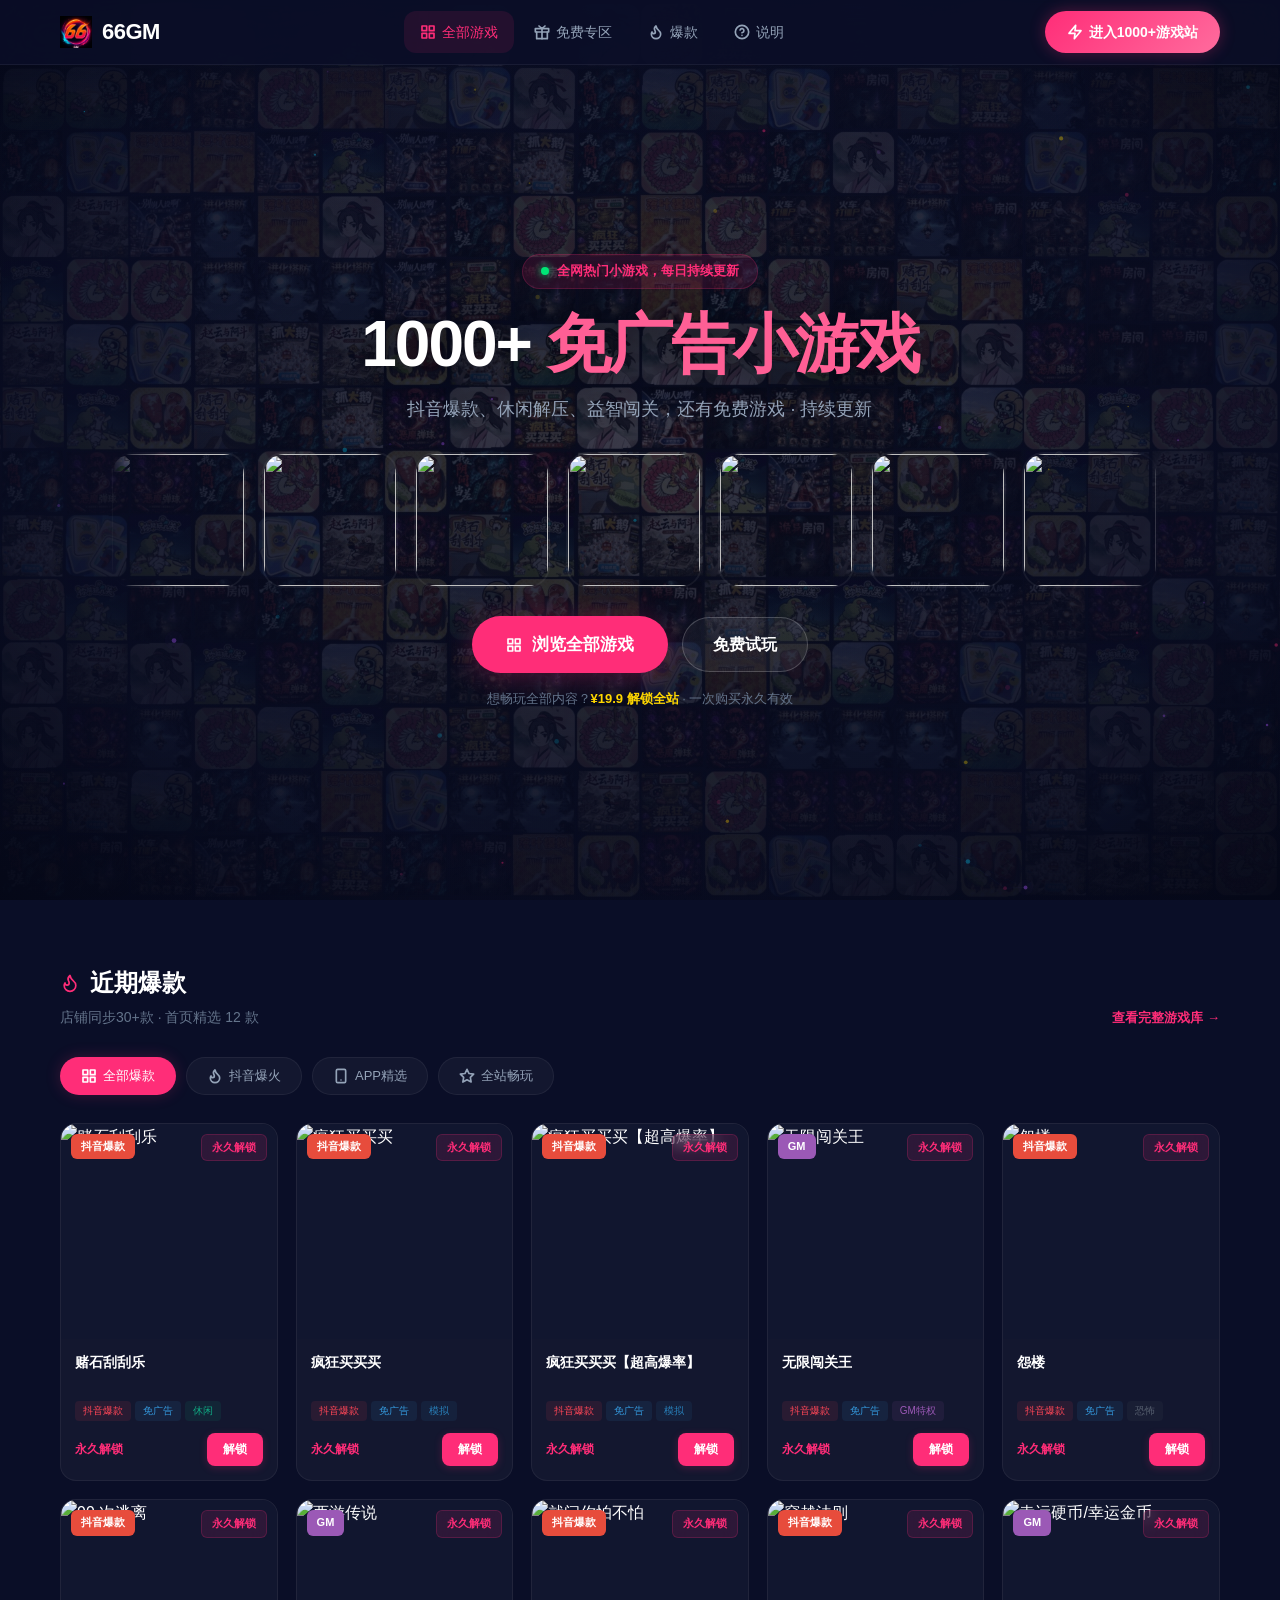
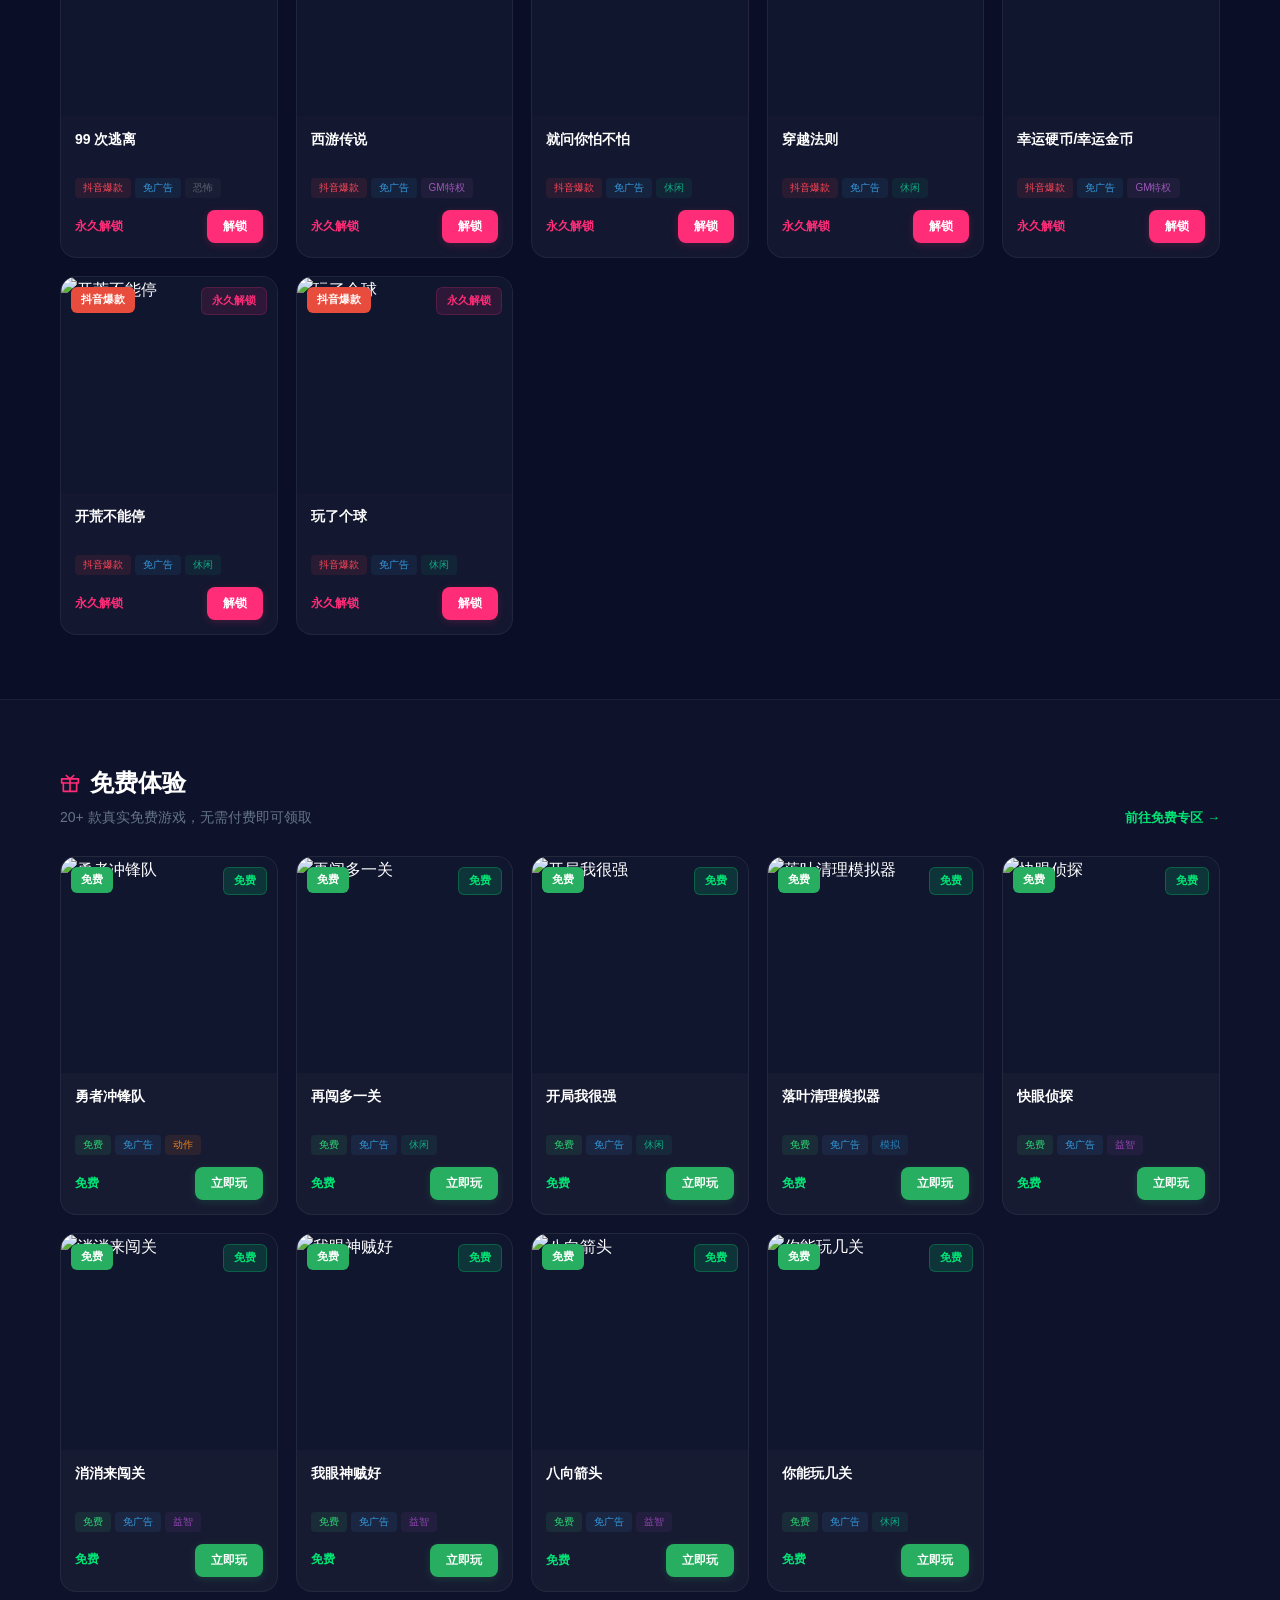
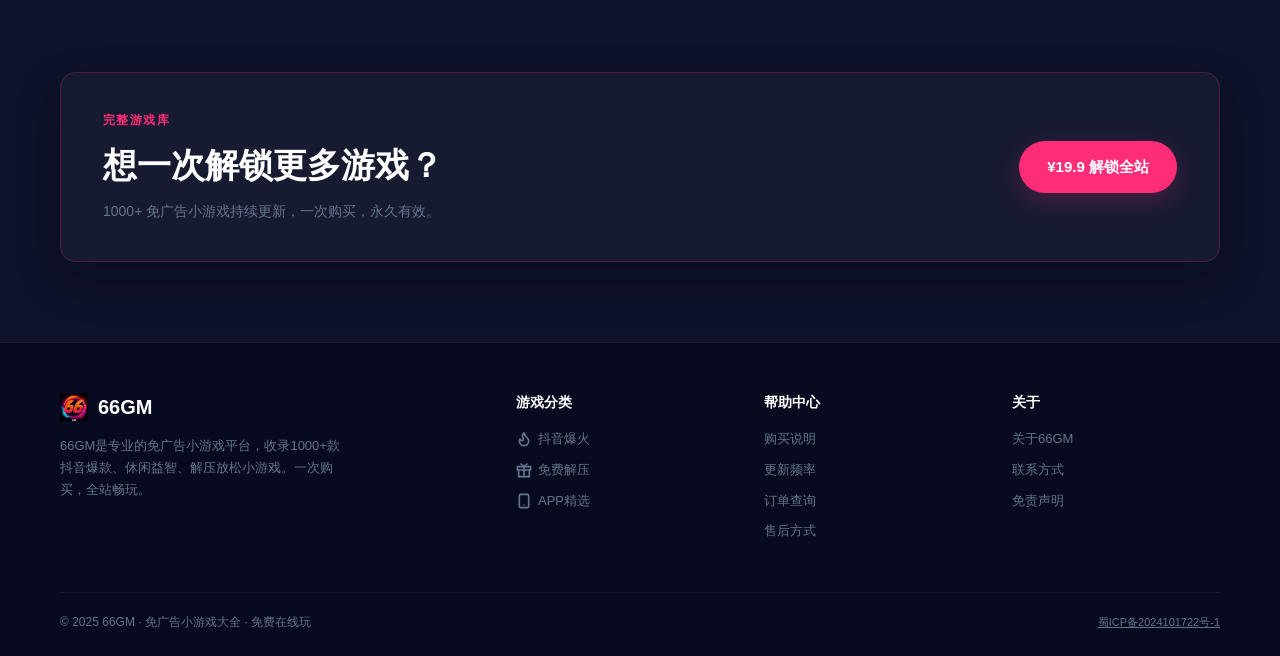
==== commit d5ec4b5f: "copy(home): 优化首屏游戏与免费试玩文案" ====
--- a/index.html
+++ b/index.html
@@ -64,7 +64,7 @@
         全网热门小游戏，每日持续更新
       </div>
       <h1 class="hero-title">1000+ <span>免广告小游戏</span></h1>
-      <p class="hero-subtitle">休闲、益智、解压、动作热门游戏 · 即开即玩</p>
+      <p class="hero-subtitle">抖音爆款、休闲解压、益智闯关，还有免费游戏 · 持续更新</p>
 
       <!-- Game strip -->
       <div class="hero-gamestrip" aria-label="热门游戏封面">
@@ -76,7 +76,7 @@
           <svg class="icon-sm" viewBox="0 0 24 24" fill="none" stroke="currentColor" stroke-width="2.5" stroke-linecap="round" stroke-linejoin="round"><rect x="3" y="3" width="7" height="7"/><rect x="14" y="3" width="7" height="7"/><rect x="3" y="14" width="7" height="7"/><rect x="14" y="14" width="7" height="7"/></svg>
           浏览全部游戏
         </a>
-        <a href="#free-section" class="hero-secondary">免费体验</a>
+        <a href="#free-section" class="hero-secondary">免费试玩</a>
       </div>
       <p class="hero-unlock-note">
         想畅玩全部内容？<a href="https://pay.ldxp.cn/item/ka5t8p" target="_blank" rel="noopener">¥19.9 解锁全站</a> · 一次购买永久有效
@@ -106,9 +106,6 @@
         </button>
         <button class="category-pill" data-category="app" onclick="filterCategory('app')">
           <svg class="icon-sm" viewBox="0 0 24 24" fill="none" stroke="currentColor" stroke-width="2.5" stroke-linecap="round" stroke-linejoin="round"><rect x="5" y="2" width="14" height="20" rx="2" ry="2"/><line x1="12" y1="18" x2="12.01" y2="18"/></svg>APP精选
-        </button>
-        <button class="category-pill" data-category="gm" onclick="filterCategory('gm')">
-          <svg class="icon-sm" viewBox="0 0 24 24" fill="none" stroke="currentColor" stroke-width="2.5" stroke-linecap="round" stroke-linejoin="round"><path d="M6 9H4.5a2.5 2.5 0 0 1 0-5C8 4 8 9 12 9s4-5 7.5-5a2.5 2.5 0 0 1 0 5H18"/><path d="M6 9v7a2 2 0 0 0 2 2h8a2 2 0 0 0 2-2V9"/><path d="M12 18v3"/></svg>GM特权
         </button>
         <button class="category-pill" data-category="vip" onclick="filterCategory('vip')">
           <svg class="icon-sm" viewBox="0 0 24 24" fill="none" stroke="currentColor" stroke-width="2.5" stroke-linecap="round" stroke-linejoin="round"><polygon points="12 2 15.09 8.26 22 9.27 17 14.14 18.18 21.02 12 17.77 5.82 21.02 7 14.14 2 9.27 8.91 8.26 12 2"/></svg>全站畅玩
@@ -167,7 +164,6 @@
             <li><a href="#" onclick="filterCategory('douyin'); return false;"><svg class="icon-sm" viewBox="0 0 24 24" fill="none" stroke="currentColor" stroke-width="2" stroke-linecap="round" stroke-linejoin="round"><path d="M8.5 14.5A2.5 2.5 0 0 0 11 12c0-1.38-.5-2-1-3-1.072-2.143-.224-4.054 2-6 .5 2.5 2 4.9 4 6.5 2 1.6 3 3.5 3 5.5a7 7 0 1 1-14 0c0-1.153.433-2.294 1-3a2.5 2.5 0 0 0 2.5 2.5z"/></svg>抖音爆火</a></li>
             <li><a href="#" onclick="filterCategory('free'); return false;"><svg class="icon-sm" viewBox="0 0 24 24" fill="none" stroke="currentColor" stroke-width="2" stroke-linecap="round" stroke-linejoin="round"><polyline points="20 12 20 22 4 22 4 12"/><rect x="2" y="7" width="20" height="5"/><line x1="12" y1="22" x2="12" y2="7"/><path d="M12 7 7.5 3 12 7l4.5-4"/></svg>免费解压</a></li>
             <li><a href="#" onclick="filterCategory('app'); return false;"><svg class="icon-sm" viewBox="0 0 24 24" fill="none" stroke="currentColor" stroke-width="2" stroke-linecap="round" stroke-linejoin="round"><rect x="5" y="2" width="14" height="20" rx="2" ry="2"/><line x1="12" y1="18" x2="12.01" y2="18"/></svg>APP精选</a></li>
-            <li><a href="#" onclick="filterCategory('gm'); return false;"><svg class="icon-sm" viewBox="0 0 24 24" fill="none" stroke="currentColor" stroke-width="2" stroke-linecap="round" stroke-linejoin="round"><path d="M6 9H4.5a2.5 2.5 0 0 1 0-5C8 4 8 9 12 9s4-5 7.5-5a2.5 2.5 0 0 1 0 5H18"/><path d="M6 9v7a2 2 0 0 0 2 2h8a2 2 0 0 0 2-2V9"/><path d="M12 18v3"/></svg>GM特权</a></li>
           </ul>
         </div>
         <div class="footer-column">
--- a/css/style.css
+++ b/css/style.css
@@ -450,6 +450,7 @@
 
 .category-pill {
   display: flex;
+  flex: 0 0 auto;
   align-items: center;
   gap: 6px;
   padding: 10px 20px;
@@ -459,6 +460,8 @@
   color: var(--text-secondary);
   font-size: 13px;
   font-weight: 500;
+  line-height: 1;
+  white-space: nowrap;
   cursor: pointer;
   transition: all 0.2s;
 }
@@ -874,7 +877,15 @@
   .footer-grid { grid-template-columns: 1fr; gap: 24px; }
   .filter-bar { flex-direction: column; align-items: stretch; }
   .search-box { min-width: unset; }
-  .category-pills { overflow-x: auto; flex-wrap: nowrap; padding-bottom: 4px; }
+  .category-pills {
+    overflow-x: auto;
+    flex-wrap: nowrap;
+    padding-bottom: 0;
+    scrollbar-width: none;
+    -webkit-overflow-scrolling: touch;
+    overscroll-behavior-inline: contain;
+  }
+  .category-pills::-webkit-scrollbar { display: none; }
   .section-header-row { align-items: flex-start; }
   .section-more { padding-top: 6px; }
   .site-cta-card { align-items: flex-start; flex-direction: column; padding: 28px 24px; }
